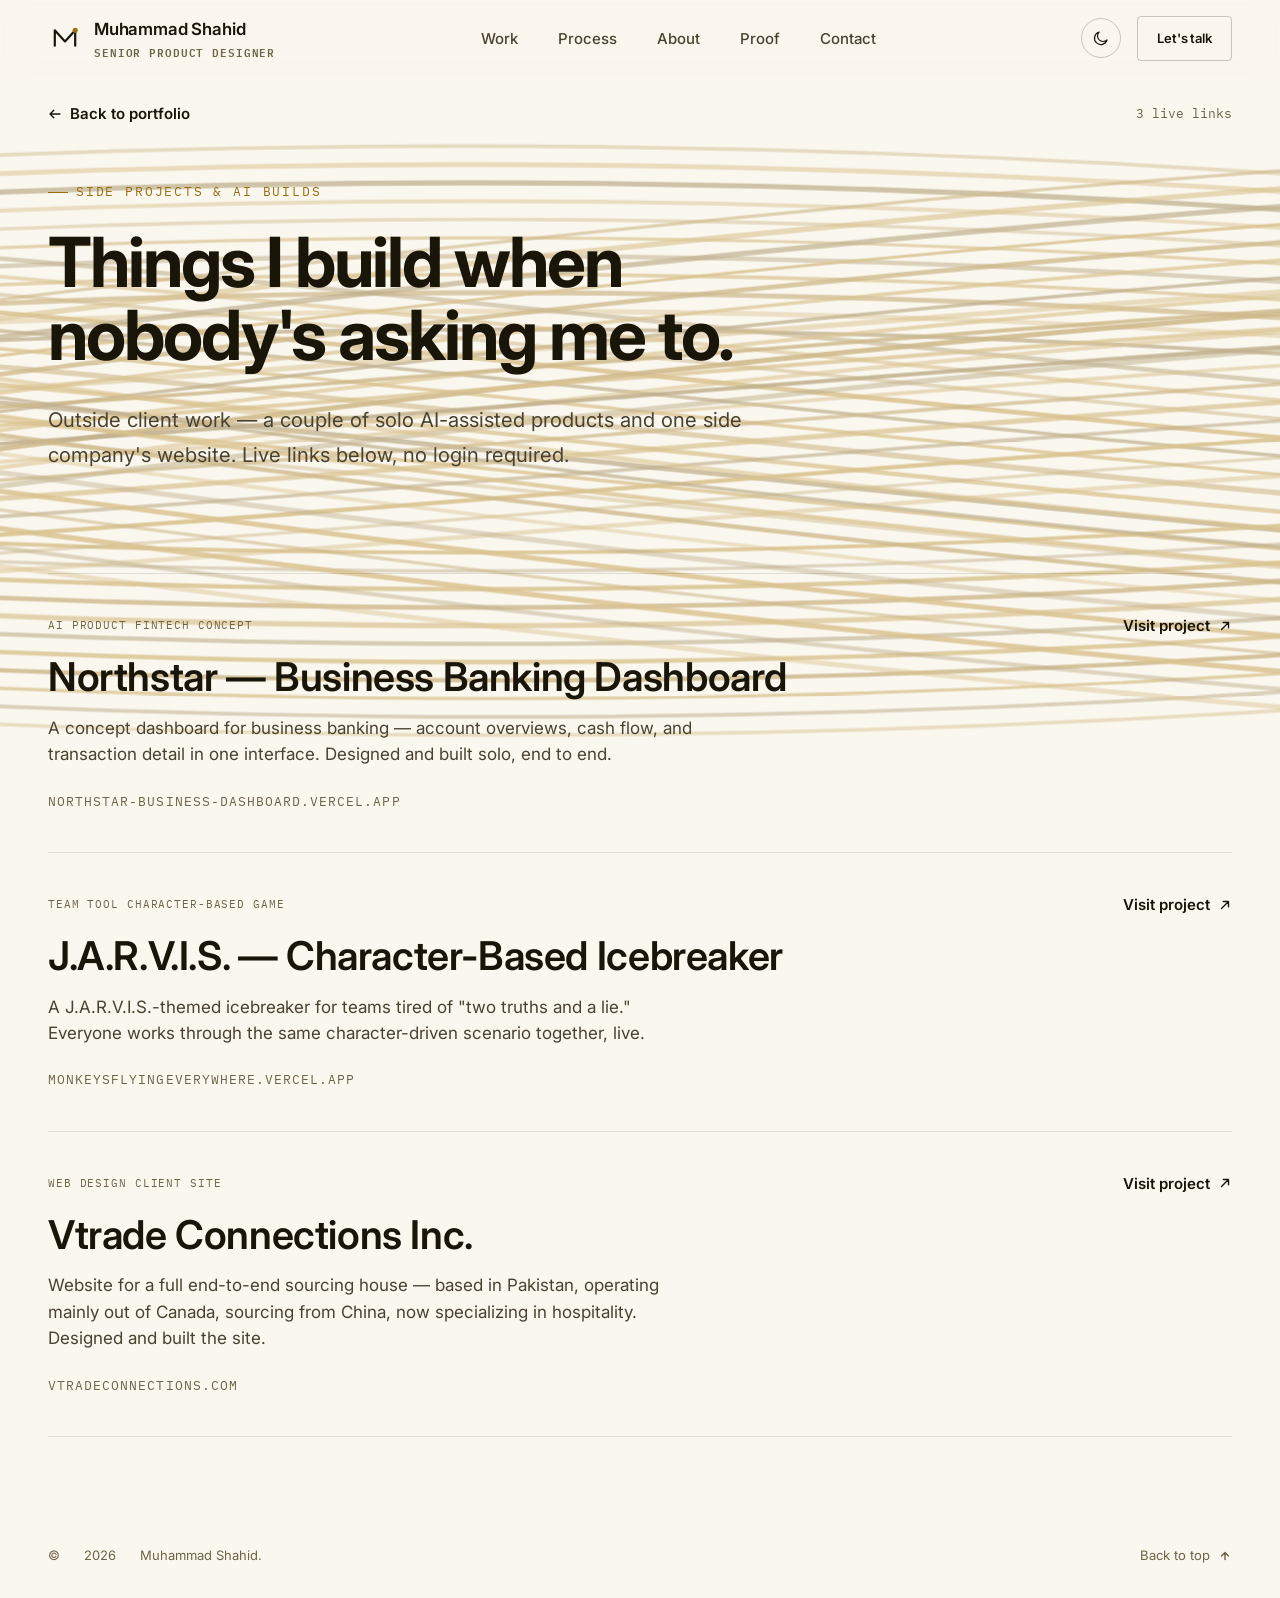
==== side-projects.html @ 52e21dc2 "Add ambient/scroll animations to side-projects page, TRON de-res click burst Side-projects page: - F" ====
<!doctype html>
<html lang="en">
<head>
<meta charset="UTF-8">
<meta name="viewport" content="width=device-width, initial-scale=1, viewport-fit=cover">
<title>Side Projects &amp; AI Builds — Muhammad Shahid</title>
<meta name="description" content="Live links to Muhammad Shahid's side projects and AI builds — outside client work, including a business banking dashboard, a team icebreaker game, and a sourcing company website.">
<meta name="color-scheme" content="light dark">
<link rel="icon" href="data:image/svg+xml,%3Csvg xmlns='http://www.w3.org/2000/svg' viewBox='0 0 40 40'%3E%3Crect width='40' height='40' rx='8' fill='%230B0906'/%3E%3Cpath d='M10 28V12l10 11 10-11v16' stroke='%23F5EEDD' stroke-width='2.4' fill='none' stroke-linecap='round' stroke-linejoin='round'/%3E%3Ccircle cx='30' cy='12' r='2.6' fill='%23E8B84B'/%3E%3C/svg%3E">
<link rel="preconnect" href="https://fonts.googleapis.com">
<link rel="preconnect" href="https://fonts.gstatic.com" crossorigin>
<link href="https://fonts.googleapis.com/css2?family=Inter:wght@400;500;600;700;800&family=IBM+Plex+Mono:wght@400;500&display=swap" rel="stylesheet">
<link rel="stylesheet" href="css/styles.css">
</head>
<body>
<a class="skip-link" href="#main">Skip to content</a>

<div class="page-weave-bg" aria-hidden="true">
  <svg class="hero-weave-svg" viewBox="0 0 1920 320" preserveAspectRatio="xMidYMid slice" aria-hidden="true" fill="none" stroke-linecap="round">
    <g class="wv-a">
      <path d="M -400 236.2 C 576 -23.5, 1306 0.0, 2320 252.2" stroke="var(--wv1)" stroke-width="1.32" stroke-opacity="0.46"/>
      <path d="M -400 242.8 C 576 -16.3, 1306 5.8, 2320 258.8" stroke="var(--wv2)" stroke-width="1.69" stroke-opacity="0.55"/>
      <path d="M -400 249.2 C 576 -9.2, 1306 11.7, 2320 265.2" stroke="var(--wv3)" stroke-width="1.81" stroke-opacity="0.75"/>
      <path d="M -400 255.8 C 576 -2.0, 1306 17.5, 2320 271.8" stroke="var(--wv4)" stroke-width="1.44" stroke-opacity="0.49"/>
      <path d="M -400 262.2 C 576 5.2, 1306 23.3, 2320 278.2" stroke="var(--wv1)" stroke-width="1.27" stroke-opacity="0.46"/>
      <path d="M -400 268.8 C 576 12.4, 1306 29.1, 2320 284.8" stroke="var(--wv2)" stroke-width="1.12" stroke-opacity="0.68"/>
      <path d="M -400 275.2 C 576 19.6, 1306 34.9, 2320 291.2" stroke="var(--wv3)" stroke-width="1.62" stroke-opacity="0.54"/>
      <path d="M -400 281.8 C 576 26.8, 1306 40.7, 2320 297.8" stroke="var(--wv4)" stroke-width="1.28" stroke-opacity="0.70"/>
      <path d="M -400 288.2 C 576 34.0, 1306 46.5, 2320 304.2" stroke="var(--wv1)" stroke-width="1.75" stroke-opacity="0.72"/>
      <path d="M -400 294.8 C 576 41.2, 1306 52.3, 2320 310.8" stroke="var(--wv2)" stroke-width="1.74" stroke-opacity="0.45"/>
      <path d="M -400 301.2 C 576 48.3, 1306 58.2, 2320 317.2" stroke="var(--wv3)" stroke-width="1.37" stroke-opacity="0.76"/>
      <path d="M -400 140.2 C 576 -79.8, 1306 296.3, 2320 108.2" stroke="var(--wv3)" stroke-width="1.61" stroke-opacity="0.58"/>
      <path d="M -400 146.8 C 576 -74.0, 1306 303.5, 2320 114.8" stroke="var(--wv4)" stroke-width="1.40" stroke-opacity="0.61"/>
      <path d="M -400 153.2 C 576 -68.3, 1306 310.8, 2320 121.2" stroke="var(--wv1)" stroke-width="1.31" stroke-opacity="0.54"/>
      <path d="M -400 159.8 C 576 -62.5, 1306 318.0, 2320 127.8" stroke="var(--wv2)" stroke-width="1.62" stroke-opacity="0.87"/>
      <path d="M -400 166.2 C 576 -56.7, 1306 325.2, 2320 134.2" stroke="var(--wv3)" stroke-width="1.24" stroke-opacity="0.72"/>
      <path d="M -400 172.8 C 576 -50.9, 1306 332.4, 2320 140.8" stroke="var(--wv4)" stroke-width="1.23" stroke-opacity="0.78"/>
      <path d="M -400 179.2 C 576 -45.1, 1306 339.6, 2320 147.2" stroke="var(--wv1)" stroke-width="1.89" stroke-opacity="0.62"/>
      <path d="M -400 185.8 C 576 -39.3, 1306 346.8, 2320 153.8" stroke="var(--wv2)" stroke-width="1.55" stroke-opacity="0.74"/>
      <path d="M -400 192.2 C 576 -33.5, 1306 354.0, 2320 160.2" stroke="var(--wv3)" stroke-width="1.77" stroke-opacity="0.76"/>
      <path d="M -400 198.8 C 576 -27.7, 1306 361.2, 2320 166.8" stroke="var(--wv4)" stroke-width="1.28" stroke-opacity="0.80"/>
      <path d="M -400 205.2 C 576 -22.0, 1306 368.5, 2320 173.2" stroke="var(--wv1)" stroke-width="1.35" stroke-opacity="0.46"/>
      <path d="M -400 268.2 C 576 134.3, 1306 -29.8, 2320 76.2" stroke="var(--wv1)" stroke-width="1.15" stroke-opacity="0.64"/>
      <path d="M -400 274.8 C 576 141.9, 1306 -24.4, 2320 82.8" stroke="var(--wv2)" stroke-width="1.90" stroke-opacity="0.62"/>
      <path d="M -400 281.2 C 576 149.5, 1306 -19.0, 2320 89.2" stroke="var(--wv3)" stroke-width="1.88" stroke-opacity="0.69"/>
      <path d="M -400 287.8 C 576 157.0, 1306 -13.5, 2320 95.8" stroke="var(--wv4)" stroke-width="1.11" stroke-opacity="0.84"/>
      <path d="M -400 294.2 C 576 164.6, 1306 -8.1, 2320 102.2" stroke="var(--wv1)" stroke-width="1.65" stroke-opacity="0.77"/>
      <path d="M -400 300.8 C 576 172.2, 1306 -2.7, 2320 108.8" stroke="var(--wv2)" stroke-width="1.31" stroke-opacity="0.69"/>
      <path d="M -400 307.2 C 576 179.8, 1306 2.7, 2320 115.2" stroke="var(--wv3)" stroke-width="1.19" stroke-opacity="0.74"/>
      <path d="M -400 313.8 C 576 187.4, 1306 8.1, 2320 121.8" stroke="var(--wv4)" stroke-width="1.46" stroke-opacity="0.65"/>
      <path d="M -400 320.2 C 576 195.0, 1306 13.5, 2320 128.2" stroke="var(--wv1)" stroke-width="1.80" stroke-opacity="0.88"/>
      <path d="M -400 326.8 C 576 202.5, 1306 19.0, 2320 134.8" stroke="var(--wv2)" stroke-width="1.50" stroke-opacity="0.57"/>
      <path d="M -400 333.2 C 576 210.1, 1306 24.4, 2320 141.2" stroke="var(--wv3)" stroke-width="1.83" stroke-opacity="0.53"/>
    </g>
    <g class="wv-b">
      <path d="M -400 12.2 C 576 271.4, 1306 249.1, 2320 -3.8" stroke="var(--wv2)" stroke-width="1.37" stroke-opacity="0.88"/>
      <path d="M -400 18.8 C 576 277.3, 1306 256.2, 2320 2.8" stroke="var(--wv3)" stroke-width="1.18" stroke-opacity="0.49"/>
      <path d="M -400 25.2 C 576 283.2, 1306 263.3, 2320 9.2" stroke="var(--wv4)" stroke-width="1.58" stroke-opacity="0.83"/>
      <path d="M -400 31.8 C 576 289.2, 1306 270.3, 2320 15.8" stroke="var(--wv1)" stroke-width="1.68" stroke-opacity="0.81"/>
      <path d="M -400 38.2 C 576 295.1, 1306 277.4, 2320 22.2" stroke="var(--wv2)" stroke-width="1.88" stroke-opacity="0.69"/>
      <path d="M -400 44.8 C 576 301.0, 1306 284.5, 2320 28.8" stroke="var(--wv3)" stroke-width="1.54" stroke-opacity="0.62"/>
      <path d="M -400 51.2 C 576 307.0, 1306 291.5, 2320 35.2" stroke="var(--wv4)" stroke-width="1.59" stroke-opacity="0.82"/>
      <path d="M -400 57.8 C 576 312.9, 1306 298.6, 2320 41.8" stroke="var(--wv1)" stroke-width="1.56" stroke-opacity="0.84"/>
      <path d="M -400 64.2 C 576 318.8, 1306 305.7, 2320 48.2" stroke="var(--wv2)" stroke-width="1.14" stroke-opacity="0.77"/>
      <path d="M -400 70.8 C 576 324.8, 1306 312.7, 2320 54.8" stroke="var(--wv3)" stroke-width="1.33" stroke-opacity="0.55"/>
      <path d="M -400 77.2 C 576 330.7, 1306 319.8, 2320 61.2" stroke="var(--wv4)" stroke-width="1.29" stroke-opacity="0.49"/>
      <path d="M -400 60.2 C 576 317.8, 1306 -69.3, 2320 172.2" stroke="var(--wv4)" stroke-width="1.85" stroke-opacity="0.54"/>
      <path d="M -400 66.8 C 576 324.0, 1306 -62.5, 2320 178.8" stroke="var(--wv1)" stroke-width="1.35" stroke-opacity="0.84"/>
      <path d="M -400 73.2 C 576 330.2, 1306 -55.7, 2320 185.2" stroke="var(--wv2)" stroke-width="1.42" stroke-opacity="0.74"/>
      <path d="M -400 79.8 C 576 336.4, 1306 -48.9, 2320 191.8" stroke="var(--wv3)" stroke-width="1.47" stroke-opacity="0.86"/>
      <path d="M -400 86.2 C 576 342.7, 1306 -42.2, 2320 198.2" stroke="var(--wv4)" stroke-width="1.30" stroke-opacity="0.57"/>
      <path d="M -400 92.8 C 576 348.9, 1306 -35.4, 2320 204.8" stroke="var(--wv1)" stroke-width="1.31" stroke-opacity="0.70"/>
      <path d="M -400 99.2 C 576 355.1, 1306 -28.6, 2320 211.2" stroke="var(--wv2)" stroke-width="1.82" stroke-opacity="0.71"/>
      <path d="M -400 105.8 C 576 361.3, 1306 -21.8, 2320 217.8" stroke="var(--wv3)" stroke-width="1.28" stroke-opacity="0.63"/>
      <path d="M -400 112.2 C 576 367.6, 1306 -15.1, 2320 224.2" stroke="var(--wv4)" stroke-width="1.51" stroke-opacity="0.90"/>
      <path d="M -400 118.8 C 576 373.8, 1306 -8.3, 2320 230.8" stroke="var(--wv1)" stroke-width="1.14" stroke-opacity="0.49"/>
      <path d="M -400 125.2 C 576 380.0, 1306 -1.5, 2320 237.2" stroke="var(--wv2)" stroke-width="1.60" stroke-opacity="0.50"/>
      <path d="M -400 -19.8 C 576 85.2, 1306 291.3, 2320 188.2" stroke="var(--wv2)" stroke-width="1.61" stroke-opacity="0.58"/>
      <path d="M -400 -13.2 C 576 93.0, 1306 296.5, 2320 194.8" stroke="var(--wv3)" stroke-width="1.22" stroke-opacity="0.72"/>
      <path d="M -400 -6.8 C 576 100.7, 1306 301.8, 2320 201.2" stroke="var(--wv4)" stroke-width="1.53" stroke-opacity="0.79"/>
      <path d="M -400 -0.2 C 576 108.5, 1306 307.0, 2320 207.8" stroke="var(--wv1)" stroke-width="1.52" stroke-opacity="0.80"/>
      <path d="M -400 6.2 C 576 116.3, 1306 312.2, 2320 214.2" stroke="var(--wv2)" stroke-width="1.36" stroke-opacity="0.45"/>
      <path d="M -400 12.8 C 576 124.1, 1306 317.4, 2320 220.8" stroke="var(--wv3)" stroke-width="1.84" stroke-opacity="0.46"/>
      <path d="M -400 19.2 C 576 131.9, 1306 322.6, 2320 227.2" stroke="var(--wv4)" stroke-width="1.77" stroke-opacity="0.85"/>
      <path d="M -400 25.8 C 576 139.7, 1306 327.8, 2320 233.8" stroke="var(--wv1)" stroke-width="1.15" stroke-opacity="0.59"/>
      <path d="M -400 32.2 C 576 147.5, 1306 333.0, 2320 240.2" stroke="var(--wv2)" stroke-width="1.86" stroke-opacity="0.85"/>
      <path d="M -400 38.8 C 576 155.3, 1306 338.2, 2320 246.8" stroke="var(--wv3)" stroke-width="1.49" stroke-opacity="0.49"/>
      <path d="M -400 45.2 C 576 163.0, 1306 343.5, 2320 253.2" stroke="var(--wv4)" stroke-width="1.71" stroke-opacity="0.48"/>
    </g>
  </svg>
</div>

<header class="site-nav" data-nav>
  <div class="wrap nav-row">
    <a class="brand" href="index.html" aria-label="Muhammad Shahid — home">
      <svg class="brand-mark" viewBox="0 0 40 40" fill="none" aria-hidden="true">
        <path d="M8 29V11l12 13 12-13v18" stroke="currentColor" stroke-width="2.6" stroke-linecap="round" stroke-linejoin="round"/>
        <circle cx="32" cy="11" r="3" fill="var(--c-accent)"/>
      </svg>
      <span><span class="brand-name">Muhammad Shahid</span><span class="brand-role">Senior Product Designer</span></span>
    </a>
    <nav class="nav-links" aria-label="Primary">
      <a href="index.html#work">Work</a>
      <a href="index.html#process">Process</a>
      <a href="index.html#about">About</a>
      <a href="index.html#proof">Proof</a>
      <a href="index.html#contact">Contact</a>
    </nav>
    <div class="nav-actions">
      <button class="theme-toggle" type="button" data-theme-toggle aria-pressed="false" aria-label="Toggle dark mode">
        <svg class="icon-moon" viewBox="0 0 24 24" fill="none" aria-hidden="true"><path d="M20 14.5A8.5 8.5 0 1 1 9.5 4a7 7 0 0 0 10.5 10.5Z" stroke="currentColor" stroke-width="1.6" stroke-linejoin="round"/></svg>
        <svg class="icon-sun" viewBox="0 0 24 24" fill="none" aria-hidden="true"><circle cx="12" cy="12" r="4.2" stroke="currentColor" stroke-width="1.6"/><path d="M12 2.5v2.4M12 19.1v2.4M4.6 4.6l1.7 1.7M17.7 17.7l1.7 1.7M2.5 12h2.4M19.1 12h2.4M4.6 19.4l1.7-1.7M17.7 6.3l1.7-1.7" stroke="currentColor" stroke-width="1.6" stroke-linecap="round"/></svg>
      </button>
      <a class="btn btn-ghost nav-cta" href="index.html#contact" data-magnetic>Let's talk</a>
      <button class="nav-toggle" type="button" data-nav-toggle aria-expanded="false" aria-controls="mobile-panel" aria-label="Open menu"><span></span></button>
    </div>
  </div>
  <div class="nav-progress" data-nav-progress></div>
</header>

<div class="mobile-panel" id="mobile-panel" data-mobile-panel>
  <nav aria-label="Mobile">
    <a href="index.html#work">Work</a>
    <a href="index.html#process">Process</a>
    <a href="index.html#about">About</a>
    <a href="index.html#proof">Proof</a>
    <a href="index.html#contact">Contact</a>
  </nav>
  <div class="mobile-foot">
    <a class="text-link" href="mailto:muhammadshahid@moandco.org">muhammadshahid@moandco.org</a>
  </div>
</div>

<main id="main">
  <section class="cs-hero">
    <div class="wrap">
      <div class="cs-hero-top">
        <a class="text-link" href="index.html">
          <svg viewBox="0 0 16 16" fill="none" aria-hidden="true" style="transform:rotate(225deg);"><path d="M4 12 12 4M6 4h6v6" stroke="currentColor" stroke-width="1.6" stroke-linecap="round" stroke-linejoin="round"/></svg>
          Back to portfolio
        </a>
        <span class="text-xs text-mono">3 live links</span>
      </div>

      <div data-reveal>
        <p class="eyebrow">Side projects &amp; AI builds</p>
        <h1 class="text-balance" data-decode-text style="margin-top:var(--space-5); max-width:18ch;">Things I build when nobody's asking me to.</h1>
        <p class="text-l text-pretty" style="margin-top:var(--space-6); max-width:56ch;">Outside client work — a couple of solo AI-assisted products and one side company's website. Live links below, no login required.</p>
      </div>
    </div>
  </section>

  <section class="section-pad-tight">
    <div class="wrap">
      <div class="project-list" data-reveal-group>
        <a class="project-card" href="https://northstar-business-dashboard.vercel.app/" target="_blank" rel="noopener" data-reveal style="--i:0;">
          <div class="project-card-head">
            <div class="project-tags"><span class="tag">AI Product</span><span class="tag">Fintech Concept</span></div>
            <span class="text-link project-cta">Visit project
              <svg viewBox="0 0 16 16" fill="none" aria-hidden="true"><path d="M4 12 12 4M6 4h6v6" stroke="currentColor" stroke-width="1.6" stroke-linecap="round" stroke-linejoin="round"/></svg>
            </span>
          </div>
          <h3>Northstar — Business Banking Dashboard</h3>
          <p class="text-m">A concept dashboard for business banking — account overviews, cash flow, and transaction detail in one interface. Designed and built solo, end to end.</p>
          <span class="project-url">northstar-business-dashboard.vercel.app</span>
        </a>

        <a class="project-card" href="https://monkeysflyingeverywhere.vercel.app/" target="_blank" rel="noopener" data-reveal style="--i:1;">
          <div class="project-card-head">
            <div class="project-tags"><span class="tag">Team Tool</span><span class="tag">Character-Based Game</span></div>
            <span class="text-link project-cta">Visit project
              <svg viewBox="0 0 16 16" fill="none" aria-hidden="true"><path d="M4 12 12 4M6 4h6v6" stroke="currentColor" stroke-width="1.6" stroke-linecap="round" stroke-linejoin="round"/></svg>
            </span>
          </div>
          <h3>J.A.R.V.I.S. — Character-Based Icebreaker</h3>
          <p class="text-m">A J.A.R.V.I.S.-themed icebreaker for teams tired of "two truths and a lie." Everyone works through the same character-driven scenario together, live.</p>
          <span class="project-url">monkeysflyingeverywhere.vercel.app</span>
        </a>

        <a class="project-card" href="https://www.vtradeconnections.com/" target="_blank" rel="noopener" data-reveal style="--i:2;">
          <div class="project-card-head">
            <div class="project-tags"><span class="tag">Web Design</span><span class="tag">Client Site</span></div>
            <span class="text-link project-cta">Visit project
              <svg viewBox="0 0 16 16" fill="none" aria-hidden="true"><path d="M4 12 12 4M6 4h6v6" stroke="currentColor" stroke-width="1.6" stroke-linecap="round" stroke-linejoin="round"/></svg>
            </span>
          </div>
          <h3>Vtrade Connections Inc.</h3>
          <p class="text-m">Website for a full end-to-end sourcing house — based in Pakistan, operating mainly out of Canada, sourcing from China, now specializing in hospitality. Designed and built the site.</p>
          <span class="project-url">vtradeconnections.com</span>
        </a>
      </div>
    </div>
  </section>
</main>

<footer class="site-footer">
  <div class="wrap">
    <div class="footer-bottom" style="border-top:none; padding-top:0;">
      <p class="text-xs">© <span data-year>2026</span> Muhammad Shahid.</p>
      <a class="back-to-top" href="#top">Back to top
        <svg viewBox="0 0 16 16" fill="none" aria-hidden="true"><path d="M8 12V4M4 8l4-4 4 4" stroke="currentColor" stroke-width="1.6" stroke-linecap="round" stroke-linejoin="round"/></svg>
      </a>
    </div>
  </div>
</footer>

<script src="js/main.js"></script>
</body>
</html>
---- css/styles.css ----
/* ==========================================================================
   MAREN VOSS — PORTFOLIO DESIGN SYSTEM
   Editorial-premium visual language for enterprise and startup product design work.
   ========================================================================== */

/* ---------- 2. Tokens ---------- */
:root {
  /* Typography */
  --font-display: 'Inter', -apple-system, BlinkMacSystemFont, 'Segoe UI', Helvetica, Arial, sans-serif;
  --font-body: 'Inter', -apple-system, BlinkMacSystemFont, 'Segoe UI', Helvetica, Arial, sans-serif;
  --font-mono: 'IBM Plex Mono', 'SFMono-Regular', Consolas, monospace;

  --fs-display-xl: clamp(2.75rem, 3.4vw + 1.6rem, 6.25rem);
  --fs-display-l: clamp(2.25rem, 2.6vw + 1.4rem, 4.25rem);
  --fs-display-m: clamp(1.75rem, 1.6vw + 1.2rem, 2.75rem);
  --fs-display-s: clamp(1.375rem, 0.9vw + 1.05rem, 1.75rem);
  --fs-body-l: clamp(1.125rem, 0.3vw + 1.03rem, 1.3125rem);
  --fs-body-m: 1.0625rem;
  --fs-body-s: 0.9375rem;
  --fs-body-xs: 0.8125rem;
  --fs-eyebrow: 0.8125rem;

  --lh-tight: 1.05;
  --lh-snug: 1.25;
  --lh-normal: 1.55;
  --lh-relaxed: 1.7;

  --tracking-tight: -0.03em;
  --tracking-snug: -0.01em;
  --tracking-wide: 0.08em;
  --tracking-wider: 0.14em;

  /* Spacing (8px rhythm, fluid at section scale) */
  --space-1: 0.25rem;
  --space-2: 0.5rem;
  --space-3: 0.75rem;
  --space-4: 1rem;
  --space-5: 1.5rem;
  --space-6: 2rem;
  --space-7: 2.5rem;
  --space-8: 3rem;
  --space-9: 4rem;
  --space-10: 5rem;
  --space-section: clamp(3.5rem, 5vw + 1.5rem, 6.5rem);
  --space-section-tight: clamp(2.5rem, 3.5vw + 1rem, 4.5rem);

  --container-max: 1280px;
  --container-text: 720px;
  --gutter: clamp(1.25rem, 4vw, 3rem);

  /* Radius — restrained, mostly sharp */
  --radius-xs: 2px;
  --radius-s: 4px;
  --radius-m: 6px;
  --radius-l: 10px;
  --radius-pill: 999px;

  /* Motion */
  --ease-premium: cubic-bezier(0.22, 1, 0.36, 1);
  --ease-out: cubic-bezier(0.16, 1, 0.3, 1);
  --ease-in-out: cubic-bezier(0.65, 0, 0.35, 1);
  --dur-fast: 160ms;
  --dur-base: 280ms;
  --dur-slow: 480ms;
  --dur-slower: 720ms;

  /* Hero weave — motion (theme-independent; colors are per-theme below) */
  --weave-flow-speed: 17s;       /* one full converge/diverge drift cycle */

  /* Elevation — border-led, whisper shadows */
  --shadow-s: 0 1px 2px rgba(20, 15, 3, 0.07);
  --shadow-m: 0 6px 24px -8px rgba(20, 15, 3, 0.16);
  --shadow-l: 0 20px 60px -16px rgba(20, 15, 3, 0.26);

  color-scheme: light;

  /* Light palette — warm neutral ground, deep charcoal ink, gold accent */
  --c-bg: #FAF7EF;
  --c-bg-raised: #FFFFFF;
  --c-bg-sunken: #F1EBDB;
  --c-ink: #1A1509;
  --c-ink-soft: #4A4230;
  --c-ink-faint: #6E6448;
  --c-border: rgba(26, 21, 9, 0.11);
  --c-border-strong: rgba(26, 21, 9, 0.22);
  --c-accent: #9A6E12;
  --c-accent-ink: #FFFBF0;
  --c-accent-soft: #F2E4C0;
  --c-focus: #6E4E0A;
  --c-overlay: rgba(26, 21, 9, 0.5);
  --c-nav-bg: rgba(250, 247, 239, 0.78);

  /* Gradient system */
  --g-accent: linear-gradient(120deg, #B4841E, #F0CB5E);
  --g-text: linear-gradient(105deg, #1A1509 0%, #8A6414 55%, #C9992E 100%);
  --g-contact: linear-gradient(135deg, #14100A 0%, #3A2E12 55%, #7A5A18 100%);
  --hero-bg: linear-gradient(180deg, #FBF6EA 0%, #F6EFDD 30%, #F0E4C4 56%, #E4CD98 80%, #C9992E 100%);
  --weave-opacity: 0.45;
  --weave-gold-1: #9A6E12;
  --weave-gold-2: #B4841E;
  --weave-gold-3: #7A5A18;
  --hero-tile-bg: rgba(250, 247, 239, 0.55);
  --hero-tile-blur: 14px;
  --hero-glow-color: rgba(154, 110, 18, 0.22);
}

:root[data-theme='dark'] {
  color-scheme: dark;
  --c-bg: #0B0906;
  --c-bg-raised: #15110A;
  --c-bg-sunken: #060402;
  --c-ink: #F5EEDD;
  --c-ink-soft: #C9BFA6;
  --c-ink-faint: #8C8062;
  --c-border: rgba(245, 238, 221, 0.12);
  --c-border-strong: rgba(245, 238, 221, 0.26);
  --c-accent: #E8B84B;
  --c-accent-ink: #1A1408;
  --c-accent-soft: #2A2010;
  --c-focus: #F0CB5E;
  --c-overlay: rgba(6, 4, 2, 0.65);
  --c-nav-bg: rgba(11, 9, 6, 0.72);
  --g-accent: linear-gradient(120deg, #C9922A, #F5D77A);
  --g-text: linear-gradient(105deg, #F5EAC8 0%, #F0CB5E 50%, #D9A63A 100%);
  --g-contact: linear-gradient(135deg, #12100A 0%, #3A2E12 55%, #6E5216 100%);
  --hero-bg: linear-gradient(180deg, #060402 0%, #15110A 32%, #3A2E12 58%, #8A6414 82%, #E8B84B 100%);
  --weave-opacity: 0.5;
  --weave-gold-1: #F0CB5E;
  --weave-gold-2: #E8D9A8;
  --weave-gold-3: #C9922A;
  --hero-tile-bg: rgba(11, 9, 6, 0.45);
  --hero-tile-blur: 14px;
  --hero-glow-color: rgba(240, 203, 94, 0.35);
}

@media (prefers-color-scheme: dark) {
  :root:not([data-theme='light']) {
    color-scheme: dark;
    --c-bg: #0B0906;
    --c-bg-raised: #15110A;
    --c-bg-sunken: #060402;
    --c-ink: #F5EEDD;
    --c-ink-soft: #C9BFA6;
    --c-ink-faint: #8C8062;
    --c-border: rgba(245, 238, 221, 0.12);
    --c-border-strong: rgba(245, 238, 221, 0.26);
    --c-accent: #E8B84B;
    --c-accent-ink: #1A1408;
    --c-accent-soft: #2A2010;
    --c-focus: #F0CB5E;
    --c-overlay: rgba(6, 4, 2, 0.65);
    --c-nav-bg: rgba(11, 9, 6, 0.72);
    --g-accent: linear-gradient(120deg, #C9922A, #F5D77A);
    --g-text: linear-gradient(105deg, #F5EAC8 0%, #F0CB5E 50%, #D9A63A 100%);
    --g-contact: linear-gradient(135deg, #12100A 0%, #3A2E12 55%, #6E5216 100%);
    --hero-bg: linear-gradient(180deg, #060402 0%, #15110A 32%, #3A2E12 58%, #8A6414 82%, #E8B84B 100%);
    --weave-opacity: 0.5;
    --weave-gold-1: #F0CB5E;
    --weave-gold-2: #E8D9A8;
    --weave-gold-3: #C9922A;
    --hero-tile-bg: rgba(11, 9, 6, 0.45);
    --hero-tile-blur: 14px;
    --hero-glow-color: rgba(240, 203, 94, 0.35);
  }
}

/* ---------- 3. Reset ---------- */
*, *::before, *::after { box-sizing: border-box; }
* { margin: 0; }
html { -webkit-text-size-adjust: 100%; scroll-behavior: smooth; }
html, body { height: 100%; }
body {
  font-family: var(--font-body);
  background: var(--c-bg);
  color: var(--c-ink);
  font-size: var(--fs-body-m);
  line-height: var(--lh-normal);
  -webkit-font-smoothing: antialiased;
  transition: background-color var(--dur-slow) var(--ease-premium), color var(--dur-slow) var(--ease-premium);
  overflow-x: hidden;
}
img, picture, svg, video { display: block; max-width: 100%; }
button, input, textarea, select { font: inherit; color: inherit; }
a { color: inherit; text-decoration: none; }
ul, ol { list-style: none; padding: 0; }
h1, h2, h3, h4, h5, h6 { font-weight: inherit; }

@media (prefers-reduced-motion: reduce) {
  html { scroll-behavior: auto; }
  *, *::before, *::after {
    animation-duration: 0.01ms !important;
    animation-iteration-count: 1 !important;
    transition-duration: 0.01ms !important;
    scroll-behavior: auto !important;
  }
}

::selection { background: var(--c-accent); color: var(--c-accent-ink); }

:focus-visible {
  outline: 2px solid var(--c-focus);
  outline-offset: 3px;
  border-radius: var(--radius-xs);
}

.skip-link {
  position: fixed;
  top: -100%;
  left: var(--space-4);
  z-index: 999;
  background: var(--c-ink);
  color: var(--c-bg);
  padding: var(--space-3) var(--space-5);
  border-radius: var(--radius-s);
  transition: top var(--dur-base) var(--ease-out);
}
.skip-link:focus { top: var(--space-4); }

/* ---------- 4. Typography ---------- */
.font-display { font-family: var(--font-display); }
.eyebrow {
  font-family: var(--font-mono);
  font-size: var(--fs-eyebrow);
  letter-spacing: var(--tracking-wider);
  text-transform: uppercase;
  color: var(--c-accent);
  display: inline-flex;
  align-items: center;
  gap: var(--space-2);
}
.eyebrow::before {
  content: '';
  width: 20px;
  height: 1px;
  background: currentColor;
  display: inline-block;
}
.eyebrow.no-rule::before { display: none; }

h1, .h1 {
  font-family: var(--font-display);
  font-weight: 700;
  font-size: var(--fs-display-xl);
  line-height: var(--lh-tight);
  letter-spacing: var(--tracking-tight);
}
h2, .h2 {
  font-family: var(--font-display);
  font-weight: 700;
  font-size: var(--fs-display-l);
  line-height: var(--lh-tight);
  letter-spacing: var(--tracking-tight);
}
h3, .h3 {
  font-family: var(--font-display);
  font-weight: 600;
  font-size: var(--fs-display-m);
  line-height: var(--lh-snug);
  letter-spacing: var(--tracking-snug);
}
h4, .h4 {
  font-family: var(--font-display);
  font-weight: 600;
  font-size: var(--fs-display-s);
  line-height: var(--lh-snug);
}
.text-l { font-size: var(--fs-body-l); line-height: var(--lh-relaxed); color: var(--c-ink-soft); }
.text-m { font-size: var(--fs-body-m); color: var(--c-ink-soft); }
.text-s { font-size: var(--fs-body-s); color: var(--c-ink-faint); }
.text-xs { font-size: var(--fs-body-xs); color: var(--c-ink-faint); }
.text-mono { font-family: var(--font-mono); }
.text-balance { text-wrap: balance; }
.text-pretty { text-wrap: pretty; }

/* ---------- 5. Layout ---------- */
.wrap {
  max-width: var(--container-max);
  margin-inline: auto;
  padding-inline: var(--gutter);
}
.wrap-text { max-width: var(--container-text); }
section { position: relative; }
.section-pad { padding-block: var(--space-section); }
.section-pad-tight { padding-block: var(--space-section-tight); }
/* A quiet tonal shift — same trick as the hero's bg-sunken — used sparingly
   to mark a section as its own chapter rather than another block in a row. */
.section-tonal { background: var(--c-bg-sunken); }
.section-head {
  display: flex;
  flex-direction: column;
  gap: var(--space-4);
  margin-bottom: var(--space-8);
}
.section-head-row {
  display: flex;
  justify-content: space-between;
  align-items: flex-end;
  gap: var(--space-6);
  flex-wrap: wrap;
}

.grid { display: grid; gap: var(--space-6); }
.hairline {
  border: none;
  border-top: 1px solid var(--c-border);
}
.vhairline { width: 1px; align-self: stretch; background: var(--c-border); }

/* ---------- 6. Buttons & links ---------- */
.btn {
  --btn-bg: var(--c-ink);
  --btn-fg: var(--c-bg);
  position: relative;
  display: inline-flex;
  align-items: center;
  gap: var(--space-3);
  font-family: var(--font-body);
  font-size: var(--fs-body-s);
  font-weight: 600;
  letter-spacing: var(--tracking-snug);
  padding: 0.95rem 1.6rem;
  background: var(--btn-bg);
  color: var(--btn-fg);
  border: 1px solid var(--btn-bg);
  border-radius: var(--radius-s);
  cursor: pointer;
  overflow: hidden;
  isolation: isolate;
  transition: color var(--dur-base) var(--ease-premium), border-color var(--dur-base) var(--ease-premium), transform var(--dur-fast) var(--ease-out);
}
.btn::before {
  content: '';
  position: absolute;
  inset: 0;
  background: var(--g-accent);
  transform: translateY(102%);
  transition: transform var(--dur-slow) var(--ease-premium);
  z-index: -1;
}
.btn:hover::before, .btn:focus-visible::before { transform: translateY(0); }
.btn:hover, .btn:focus-visible { border-color: var(--c-accent); }
.btn:active { transform: scale(0.97); }
.btn svg { width: 16px; height: 16px; transition: transform var(--dur-base) var(--ease-premium); }
.btn:hover svg { transform: translate(3px, -3px); }

.btn-ghost {
  --btn-bg: transparent;
  --btn-fg: var(--c-ink);
  border-color: var(--c-border-strong);
}
.btn-ghost::before { background: var(--c-ink); }
.btn-ghost:hover { --btn-fg: var(--c-bg); border-color: var(--c-ink); }
[data-theme='dark'] .btn-ghost:hover, .btn-ghost:hover { color: var(--c-bg); }

.link-underline {
  position: relative;
  display: inline-block;
  padding-bottom: 2px;
  background-image: linear-gradient(currentColor, currentColor);
  background-size: 0% 1px;
  background-position: 0 100%;
  background-repeat: no-repeat;
  transition: background-size var(--dur-slow) var(--ease-premium);
}
.link-underline:hover, .link-underline:focus-visible { background-size: 100% 1px; }

.text-link {
  display: inline-flex;
  align-items: center;
  gap: var(--space-2);
  font-weight: 600;
  font-size: var(--fs-body-s);
  color: var(--c-ink);
}
.text-link svg { width: 14px; height: 14px; transition: transform var(--dur-base) var(--ease-premium); }
.text-link:hover svg { transform: translate(3px, -3px); }

/* ---------- 7. Navigation ---------- */
.site-nav {
  position: fixed;
  top: 0; left: 0; right: 0;
  z-index: 200;
  padding-block: var(--space-4);
  background: var(--c-nav-bg);
  backdrop-filter: blur(14px) saturate(140%);
  -webkit-backdrop-filter: blur(14px) saturate(140%);
  border-bottom: 1px solid transparent;
  transition: transform var(--dur-slow) var(--ease-premium), border-color var(--dur-base) var(--ease-premium), background-color var(--dur-base);
}
.site-nav.is-scrolled { border-color: var(--c-border); }
.site-nav.is-hidden { transform: translateY(-100%); }
.nav-row { display: flex; align-items: center; justify-content: space-between; gap: var(--space-6); }
.brand { display: flex; align-items: center; gap: var(--space-3); font-weight: 600; letter-spacing: var(--tracking-snug); }
.brand-mark { width: 34px; height: 34px; color: var(--c-ink); flex-shrink: 0; }
.brand-mark path, .brand-mark circle { transition: stroke-dashoffset var(--dur-slow) var(--ease-premium); }
.brand-name { font-family: var(--font-display); font-size: 1.05rem; }
.brand-role { display: block; font-family: var(--font-mono); font-size: 0.6875rem; color: var(--c-ink-faint); letter-spacing: var(--tracking-wide); text-transform: uppercase; margin-top: 1px; }

.nav-links { display: flex; align-items: center; gap: var(--space-7); }
.nav-links a {
  position: relative;
  font-size: var(--fs-body-s);
  font-weight: 500;
  color: var(--c-ink-soft);
  padding-block: var(--space-1);
  transition: color var(--dur-base) var(--ease-premium);
}
.nav-links a::after {
  content: '';
  position: absolute;
  left: 0; right: 0; bottom: -3px;
  height: 1px;
  background: var(--c-accent);
  transform: scaleX(0);
  transform-origin: right;
  transition: transform var(--dur-base) var(--ease-premium);
}
.nav-links a:hover, .nav-links a[aria-current='true'] { color: var(--c-ink); }
.nav-links a:hover::after, .nav-links a[aria-current='true']::after { transform: scaleX(1); transform-origin: left; }

.nav-actions { display: flex; align-items: center; gap: var(--space-4); }

.nav-cta { padding: 0.7rem 1.2rem; font-size: var(--fs-body-xs); white-space: nowrap; }

.theme-toggle {
  position: relative;
  width: 40px; height: 40px;
  display: grid; place-items: center;
  border-radius: var(--radius-pill);
  border: 1px solid var(--c-border-strong);
  background: transparent;
  cursor: pointer;
  transition: border-color var(--dur-base), background-color var(--dur-base);
}
.theme-toggle:hover { border-color: var(--c-accent); background: var(--c-accent-soft); }
.theme-toggle svg { width: 18px; height: 18px; }
.theme-toggle .icon-sun { display: none; }
[data-theme='dark'] .theme-toggle .icon-moon { display: none; }
[data-theme='dark'] .theme-toggle .icon-sun { display: block; }

.nav-toggle {
  display: none;
  width: 40px; height: 40px;
  border-radius: var(--radius-pill);
  border: 1px solid var(--c-border-strong);
  background: transparent;
  cursor: pointer;
  position: relative;
  z-index: 210;
}
.nav-toggle span, .nav-toggle span::before, .nav-toggle span::after {
  content: '';
  position: absolute;
  left: 50%; top: 50%;
  width: 16px; height: 1px;
  background: var(--c-ink);
  transform: translate(-50%, -50%);
  transition: transform var(--dur-base) var(--ease-premium), opacity var(--dur-base);
}
.nav-toggle span::before { transform: translateY(-5px); top: 50%; left: 0; }
.nav-toggle span::after { transform: translateY(5px); top: 50%; left: 0; }
.nav-toggle span::before, .nav-toggle span::after { position: absolute; }
.nav-toggle[aria-expanded='true'] span { background: transparent; }
.nav-toggle[aria-expanded='true'] span::before { transform: rotate(45deg); }
.nav-toggle[aria-expanded='true'] span::after { transform: rotate(-45deg); }

.nav-progress {
  position: absolute;
  left: 0; bottom: -1px;
  height: 2px;
  background: var(--c-accent);
  width: 0%;
}

/* Side/AI-projects pill, integrated directly into the nav row (not a
   separate banner strip) — flanked by hairline dividers so it reads as
   its own segment between the primary nav links and the icon cluster.
   Transparent base with a gold/black band sweeping slowly through it
   (JARVIS-style). Hidden alongside .nav-links below 780px, where its
   mobile-panel equivalent (.mobile-nav-accent) takes over instead. */
.nav-banner-divider { width: 1px; height: 22px; background: var(--c-border-strong); flex-shrink: 0; }
.nav-banner-link {
  display: inline-flex;
  align-items: center;
  gap: var(--space-2);
  padding: 0.5rem 0.95rem;
  border-radius: var(--radius-pill);
  border: 1px solid color-mix(in srgb, var(--c-accent) 40%, transparent);
  background: linear-gradient(115deg,
    transparent 0%,
    color-mix(in srgb, var(--c-accent) 24%, transparent) 38%,
    rgba(0, 0, 0, 0.3) 50%,
    color-mix(in srgb, var(--c-accent) 24%, transparent) 62%,
    transparent 100%);
  background-size: 240% 100%;
  background-position: 200% 0;
  box-shadow: 0 0 10px 0 color-mix(in srgb, var(--c-accent) 20%, transparent);
  font-family: var(--font-mono);
  font-size: 0.75rem;
  letter-spacing: var(--tracking-wide);
  color: var(--c-accent);
  white-space: nowrap;
  animation: nav-banner-shimmer 5s ease-in-out infinite;
  transition: color var(--dur-base) var(--ease-premium), border-color var(--dur-base) var(--ease-premium), box-shadow var(--dur-base) var(--ease-premium);
}
.nav-banner-link svg { width: 12px; height: 12px; flex-shrink: 0; transition: transform var(--dur-base) var(--ease-premium); }
.nav-banner-link:hover, .nav-banner-link:focus-visible {
  color: var(--c-ink);
  border-color: color-mix(in srgb, var(--c-accent) 70%, transparent);
  box-shadow: 0 0 16px 1px color-mix(in srgb, var(--c-accent) 30%, transparent);
}
.nav-banner-link:hover svg, .nav-banner-link:focus-visible svg { transform: translate(3px, -3px); }
@keyframes nav-banner-shimmer {
  0%, 100% { background-position: 200% 0; }
  50% { background-position: -40% 0; }
}
@media (prefers-reduced-motion: reduce) {
  .nav-banner-link { animation: none; background-position: 30% 0; }
}

/* Gold accent variant of the big mobile-panel nav links, for the
   side/AI-projects entry that replaces the pill below 780px. */
.mobile-panel a.mobile-nav-accent { color: var(--c-accent); }

.mobile-panel {
  position: fixed;
  inset: 0;
  z-index: 150;
  background: var(--c-bg);
  display: flex;
  flex-direction: column;
  justify-content: center;
  justify-content: safe center;
  padding: var(--space-8) var(--gutter);
  padding-top: calc(var(--nav-h, 5rem) + var(--space-5) + env(safe-area-inset-top, 0px));
  overflow-y: auto;
  -webkit-overflow-scrolling: touch;
  transform: translateY(-8px);
  opacity: 0;
  pointer-events: none;
  transition: opacity var(--dur-base) var(--ease-premium), transform var(--dur-base) var(--ease-premium);
}
.mobile-panel.is-open { opacity: 1; transform: translateY(0); pointer-events: auto; }
.mobile-panel nav { display: flex; flex-direction: column; gap: var(--space-5); }
.mobile-panel a { font-family: var(--font-display); font-weight: 700; letter-spacing: var(--tracking-tight); font-size: clamp(2rem, 8vw, 3rem); }
.mobile-panel .mobile-foot { margin-top: var(--space-9); margin-bottom: var(--space-4); display: flex; gap: var(--space-6); flex-wrap: wrap; }
.mobile-panel .mobile-foot a { display: block; overflow-wrap: break-word; min-width: 0; max-width: 100%; }

@media (max-height: 640px) {
  .mobile-panel nav { gap: var(--space-3); }
  .mobile-panel a { font-size: clamp(1.5rem, 7vw, 2.25rem); }
  .mobile-panel .mobile-foot { margin-top: var(--space-6); }
}

/* ---------- 8. Hero — masonry work gallery ----------
   Not a statement-plus-photo hero: an irregular gallery of tiles (intro,
   portrait, clickable work previews, a quick fact, an archive teaser) laid
   out in CSS columns so heights vary organically, no card chrome, no
   borders — the page opens straight into the work instead of a boxed
   composition. A vertical gold gradient wash (--hero-bg) sits at the base,
   with a soft radial glow drifting up and down over it independently, and
   the converging/diverging weave animation runs full-bleed on top — all
   three motions layered and running at once. Text tiles get a translucent,
   blurred scrim so the moving background stays legible behind them. On
   desktop, tiles also drift a few pixels toward the cursor
   (parallax, depth-scaled per tile — see main.js); inert on touch and
   reduced-motion. .hero itself clips overflow so the oversized weave art
   never causes horizontal scroll at any breakpoint. */
.hero {
  padding-top: clamp(6.5rem, 8vw, 8rem);
  padding-bottom: clamp(2.5rem, 4vw, 4rem);
  background: var(--hero-bg);
  position: relative;
  overflow: hidden;
}
/* Vertical gradient wash (--hero-bg) sits under everything; a soft glow
   layer drifts up and down over it independently of the weave, so the
   lighting itself feels alive even where the weave doesn't reach. */
.hero-gradient-glow {
  position: absolute;
  inset: -25% 0;
  z-index: 0;
  pointer-events: none;
  background: radial-gradient(55% 38% at 50% 45%, var(--hero-glow-color), transparent 72%);
  animation: hero-glow-drift 16s var(--ease-in-out) infinite;
  will-change: transform;
}
@keyframes hero-glow-drift {
  0%, 100% { transform: translateY(-10%); }
  50%      { transform: translateY(10%); }
}

.hero-weave-bg {
  position: absolute;
  inset: 0;
  z-index: 0;
  overflow: hidden;
  opacity: var(--weave-opacity);
  pointer-events: none;
}
/* Full-page variant: fixed to the viewport (not a section), sitting
   behind all normal in-flow content via a negative z-index, so it reads
   as ambient motion for as long as the visitor is on the page — not
   just something that happens once during a hero section's scroll. */
.page-weave-bg {
  position: fixed;
  inset: 0;
  z-index: -1;
  overflow: hidden;
  opacity: var(--weave-opacity);
  pointer-events: none;
}
.hero-weave-bg .hero-weave-svg,
.page-weave-bg .hero-weave-svg {
  --wv1: var(--weave-gold-1); --wv2: var(--weave-gold-2);
  --wv3: var(--weave-gold-3); --wv4: var(--weave-gold-2);
  width: 100%;
  height: 100%;
  display: block;
}
.hero-weave-bg .wv-a, .page-weave-bg .wv-a { animation: weave-drift-a var(--weave-flow-speed) var(--ease-in-out) infinite; will-change: transform; }
.hero-weave-bg .wv-b, .page-weave-bg .wv-b { animation: weave-drift-b var(--weave-flow-speed) var(--ease-in-out) infinite; will-change: transform; }
@keyframes weave-drift-a {
  0%, 100% { transform: translate(-70px, -8px); }
  50%      { transform: translate( 70px,  8px); }
}
@keyframes weave-drift-b {
  0%, 100% { transform: translate( 70px,  8px); }
  50%      { transform: translate(-70px, -8px); }
}

.hero-mosaic {
  position: relative;
  z-index: 1;
  /* No max-width cap of its own (beyond .wrap's) — at every viewport the
     grid reaches all the way to the gutter on both sides instead of
     leaving a wide strip of bare animated background exposed either side
     of a centered column. */
  max-width: none;
}
.hero-tile {
  position: relative;
  display: block;
  text-decoration: none;
  color: inherit;
  transition: transform 380ms var(--ease-out);
  will-change: transform;
}

/* Top row: statement + portrait + quick-fact + archive teaser, in a fixed
   3-column grid so the right-hand tiles start flush with the top of the
   row (not wherever a masonry algorithm happens to drop them). */
.hero-mosaic-top {
  display: grid;
  grid-template-columns: 1.7fr 1fr 1fr;
  grid-template-rows: auto auto;
  gap: var(--space-4);
}
.hero-tile--intro { grid-column: 1; grid-row: 1 / 3; }
.hero-tile--portrait { grid-column: 2; grid-row: 1 / 3; }
.hero-tile--meta { grid-column: 3; grid-row: 1; }
.hero-tile--archive { grid-column: 3; grid-row: 2; }

/* Work-preview row: real product screenshots at their native aspect ratio
   (set inline per tile, matched exactly to the source image) — "true to
   fit" sizing, never cropped. Four across at moderate size (not two giant
   half-width banners) so the whole row is scannable and hoverable without
   scrolling. */
.hero-mosaic-work {
  margin-top: var(--space-4);
  display: grid;
  grid-template-columns: repeat(4, 1fr);
  gap: var(--space-3);
}

/* Text-only tiles sit directly over the animated weave background (by
   design — the weave should read through the gaps), so they get a
   translucent, blurred scrim behind their content — same token the nav
   bar already uses for the same problem — to keep text legible without
   touching the animation itself. */
.hero-tile--intro,
.hero-tile--meta,
.hero-tile--archive {
  background: var(--hero-tile-bg);
  backdrop-filter: blur(var(--hero-tile-blur));
  -webkit-backdrop-filter: blur(var(--hero-tile-blur));
  border-radius: var(--radius-m);
}

.hero-tile--intro { padding: var(--space-5); display: flex; flex-direction: column; justify-content: center; }
.hero-headline {
  margin-top: var(--space-4);
  max-width: 13ch;
  font-size: clamp(1.9rem, 2.3vw + 1rem, 3.25rem);
  color: var(--c-ink);
  font-weight: 700;
}
@supports ((-webkit-background-clip: text) or (background-clip: text)) {
  .hero-headline {
    background: var(--g-text);
    -webkit-background-clip: text;
    background-clip: text;
    color: transparent;
  }
}
.hero-tile-actions { margin-top: var(--space-5); display: flex; align-items: center; gap: var(--space-5); flex-wrap: wrap; }

.hero-tile--portrait, .hero-tile--preview {
  border-radius: var(--radius-m);
  overflow: hidden;
}
.hero-tile--portrait {
  aspect-ratio: 3/4;
  background: var(--g-contact);
}
.hero-tile--portrait img { position: relative; z-index: 1; width: 100%; height: 100%; object-fit: cover; object-position: 50% 24%; display: block; }
.portrait-fallback { position: absolute; inset: 0; display: grid; place-items: center; color: rgba(234, 246, 250, 0.85); }
.portrait-fallback svg { width: 64px; height: 64px; }

/* aspect-ratio is set inline per tile (matched to each source image), so
   the box is never taller/shorter than the true image — no cropping. */
.hero-tile--preview { background: var(--c-bg-sunken); }
.hero-tile--preview img {
  width: 100%;
  height: 100%;
  display: block;
  object-fit: contain;
  transition: transform var(--dur-slower) var(--ease-premium);
}
.hero-tile--preview:hover img, .hero-tile--preview:focus-visible img { transform: scale(1.02); }

.hero-tile--meta { padding: var(--space-5); display: flex; flex-direction: column; justify-content: center; }
.hero-tile--meta p { font-size: var(--fs-body-s); color: var(--c-ink-soft); }
.hero-meta-location {
  font-family: var(--font-mono);
  font-size: var(--fs-body-xs);
  letter-spacing: var(--tracking-wide);
  text-transform: uppercase;
  color: var(--c-ink-faint) !important;
  margin-bottom: var(--space-3);
}
.hero-meta-num { font-family: var(--font-display); font-weight: 700; font-size: var(--fs-display-s); color: var(--c-ink); display: block; margin-bottom: var(--space-1); }
.hero-meta-faint { color: var(--c-ink-faint); font-size: var(--fs-body-xs); }

.hero-tile--archive {
  padding: var(--space-5);
  border: 1px solid var(--c-border-strong);
  border-radius: var(--radius-m);
  display: flex;
  flex-direction: column;
  justify-content: center;
}
.hero-tile-archive-label {
  display: flex;
  align-items: center;
  gap: var(--space-2);
  margin-top: var(--space-3);
  font-weight: 600;
  transition: color var(--dur-base) var(--ease-premium);
}
.hero-tile-archive-label svg { width: 15px; height: 15px; transition: transform var(--dur-base) var(--ease-premium); }
.hero-tile--archive:hover { border-color: var(--c-accent); }
.hero-tile--archive:hover .hero-tile-archive-label { color: var(--c-accent); }
.hero-tile--archive:hover .hero-tile-archive-label svg { transform: translate(3px, -3px); }

.hero-scrollcue {
  position: relative;
  z-index: 1;
  margin-top: var(--space-6);
  margin-inline: auto;
  width: fit-content;
  display: flex;
  flex-direction: column;
  align-items: center;
  gap: var(--space-2);
  font-family: var(--font-mono);
  font-size: 0.6875rem;
  letter-spacing: var(--tracking-wider);
  text-transform: uppercase;
  color: var(--c-ink-faint);
  opacity: 0.75;
  transition: opacity var(--dur-base) var(--ease-premium);
}
.hero-scrollcue:hover { opacity: 1; color: var(--c-ink); }
.hero-scrollcue svg { width: 14px; height: 14px; animation: hero-bob 2.4s var(--ease-in-out) infinite; }
@keyframes hero-bob { 0%, 100% { transform: translateY(0); } 50% { transform: translateY(5px); } }
@media (prefers-reduced-motion: reduce) { .hero-scrollcue svg { animation: none; } }

@media (max-width: 900px) {
  .hero { padding-top: max(clamp(6rem, 15vw, 7.5rem), calc(var(--nav-h, 5rem) + var(--space-5))); }
  .hero-mosaic-top {
    grid-template-columns: 1fr 1fr;
    grid-template-rows: auto auto auto;
  }
  .hero-tile--intro { grid-column: 1 / 3; grid-row: 1; }
  .hero-tile--portrait { grid-column: 1; grid-row: 2; }
  .hero-tile--meta { grid-column: 2; grid-row: 2; }
  .hero-tile--archive { grid-column: 1 / 3; grid-row: 3; }
  .hero-mosaic-work { grid-template-columns: 1fr 1fr; }
}
@media (max-width: 640px) {
  .hero-mosaic-top { grid-template-columns: 1fr; }
  .hero-tile--intro, .hero-tile--portrait, .hero-tile--meta, .hero-tile--archive { grid-column: 1; grid-row: auto; }
  .hero-mosaic-work { grid-template-columns: 1fr; }
}

.weave-divider {
  height: clamp(90px, 11vw, 150px);
  background: url('../assets/weave-band.jpg') center / cover no-repeat;
}

.marquee {
  border-top: 1px solid var(--c-border);
  border-bottom: 1px solid var(--c-border);
  overflow: hidden;
  padding-block: var(--space-5);
}
.marquee-track {
  display: flex;
  gap: var(--space-9);
  width: max-content;
  animation: marquee 32s linear infinite;
}
@keyframes marquee { to { transform: translateX(-50%); } }
.marquee-item {
  font-family: var(--font-mono);
  font-size: var(--fs-body-s);
  letter-spacing: var(--tracking-wide);
  text-transform: uppercase;
  color: var(--c-ink-faint);
  display: flex;
  align-items: center;
  gap: var(--space-9);
  white-space: nowrap;
}
.marquee-item strong { color: var(--c-ink-soft); font-weight: 600; }
.marquee-item .dot { width: 4px; height: 4px; border-radius: 50%; background: var(--c-border-strong); }
@media (prefers-reduced-motion: reduce) { .marquee-track { animation: none; } }

/* ---------- 9. Reveal animation ----------
   Gated behind .js-reveal (added by JS only once IntersectionObserver is
   confirmed available). If JS fails to load or run, [data-reveal] elements
   have no opacity rule applied and remain fully visible by default — the
   page fails open, never closed. */
.js-reveal [data-reveal] {
  opacity: 0;
  transform: translateY(28px);
  transition: opacity var(--dur-slower) var(--ease-out), transform var(--dur-slower) var(--ease-out);
}
.js-reveal [data-reveal].is-visible { opacity: 1; transform: translateY(0); }
[data-reveal-group] > * { transition-delay: calc(var(--i, 0) * 90ms); }
@media (prefers-reduced-motion: reduce) {
  .js-reveal [data-reveal] { opacity: 1; transform: none; transition: none; }
}

/* ---------- 10. About ---------- */
.about-grid {
  grid-template-columns: 1.1fr 0.9fr;
  align-items: start;
}
.about-lede { font-family: var(--font-display); font-weight: 500; font-size: var(--fs-display-s); line-height: var(--lh-snug); letter-spacing: var(--tracking-snug); }
.about-body { margin-top: var(--space-6); max-width: 56ch; }
.about-body p + p { margin-top: var(--space-4); }
.about-list { margin-top: var(--space-7); display: grid; gap: var(--space-5); }
.about-list li { display: grid; grid-template-columns: auto 1fr; gap: var(--space-4); align-items: start; }
.about-list .num { font-family: var(--font-mono); font-size: var(--fs-body-s); color: var(--c-accent); padding-top: 2px; }
.about-list h4 { margin-bottom: var(--space-1); }

.about-portrait {
  border-radius: var(--radius-l);
  overflow: hidden;
  border: 1px solid var(--c-border);
  margin-bottom: var(--space-6);
  aspect-ratio: 4/3;
  background: var(--c-bg-sunken);
}
.about-portrait img { width: 100%; height: 100%; object-fit: cover; object-position: 50% 30%; }

.stat-card {
  border-top: 1px solid var(--c-border);
  padding-top: var(--space-7);
}
.stat-grid { display: grid; grid-template-columns: repeat(2, 1fr); gap: var(--space-7) var(--space-6); }
.stat-grid .stat-num { font-family: var(--font-display); font-weight: 700; font-size: clamp(2rem, 2.4vw, 2.75rem); letter-spacing: var(--tracking-tight); }
.stat-grid .stat-num sup { font-size: 0.5em; top: -0.6em; color: var(--c-accent); }
.stat-grid .stat-label { margin-top: var(--space-2); font-size: var(--fs-body-xs); color: var(--c-ink-faint); text-transform: uppercase; letter-spacing: var(--tracking-wide); }
.pull-quote {
  margin-top: var(--space-7);
  padding-top: var(--space-7);
  border-top: 1px solid var(--c-border);
  font-family: var(--font-display);
  font-size: var(--fs-display-s);
  line-height: var(--lh-snug);
}
.pull-quote cite { display: block; margin-top: var(--space-4); font-family: var(--font-mono); font-style: normal; font-size: var(--fs-body-xs); color: var(--c-ink-faint); text-transform: uppercase; letter-spacing: var(--tracking-wide); }

/* ---------- 11. Case studies (featured) ----------
   Editorial hierarchy: one lead case study at full weight, three supporting
   cards at a deliberately smaller scale — not four identical rows. */
.tag {
  font-family: var(--font-mono);
  font-size: 0.6875rem;
  letter-spacing: var(--tracking-wide);
  text-transform: uppercase;
  color: var(--c-ink-faint);
}
.case-tags,
.archive-row .tags { display: flex; gap: var(--space-2); flex-wrap: wrap; }
.case-tags .tag:not(:last-child)::after,
.process-detail .tag:not(:last-child)::after,
.archive-row .tags .tag:not(:last-child)::after {
  content: '·';
  margin-left: var(--space-2);
  color: var(--c-border-strong);
}
.case-meta { margin-top: var(--space-5); display: flex; gap: var(--space-6); flex-wrap: wrap; }
.case-meta div dt { font-family: var(--font-mono); font-size: 0.6875rem; text-transform: uppercase; letter-spacing: var(--tracking-wide); color: var(--c-ink-faint); }
.case-meta div dd { margin-top: var(--space-1); font-weight: 600; font-size: var(--fs-body-s); }
.case-cta { margin-top: var(--space-6); }

/* Lead case study — full weight, panoramic visual, largest headline in the section */
.case-lead {
  display: grid;
  grid-template-columns: 1fr 0.95fr;
  gap: var(--space-8);
  align-items: center;
  text-decoration: none;
  color: inherit;
  padding-bottom: var(--space-8);
  margin-bottom: var(--space-8);
  border-bottom: 1px solid var(--c-border);
}
.case-lead-label {
  display: block;
  font-family: var(--font-mono);
  font-size: var(--fs-body-xs);
  letter-spacing: var(--tracking-wide);
  text-transform: uppercase;
  color: var(--c-accent);
  margin-bottom: var(--space-5);
}
.case-lead .case-tags { margin-bottom: var(--space-4); }
.case-lead h3 { font-size: var(--fs-display-s); max-width: 16ch; transition: color var(--dur-base) var(--ease-premium); }
.case-lead:hover h3 { color: var(--c-accent); }
.case-lead p.text-l { margin-top: var(--space-4); max-width: 46ch; }
.case-lead-visual {
  aspect-ratio: 6/5;
  border-radius: var(--radius-l);
  overflow: hidden;
  background: var(--c-bg-sunken);
}
.case-lead-visual svg,
.case-lead-visual img { width: 100%; height: 100%; display: block; object-fit: contain; transition: transform var(--dur-slower) var(--ease-premium); }
.case-lead:hover .case-lead-visual svg,
.case-lead:hover .case-lead-visual img { transform: scale(1.035); }

/* Supporting case studies — compact 3-up, clearly lighter weight than the lead */
.case-grid { display: grid; grid-template-columns: repeat(3, 1fr); gap: var(--space-8); }
.case-card-compact { display: flex; flex-direction: column; text-decoration: none; color: inherit; }
.case-compact-visual {
  aspect-ratio: 4/3;
  border-radius: var(--radius-m);
  overflow: hidden;
  background: var(--c-bg-sunken);
  margin-bottom: var(--space-5);
}
.case-compact-visual svg,
.case-compact-visual img { width: 100%; height: 100%; display: block; object-fit: contain; transition: transform var(--dur-slower) var(--ease-premium); }
.case-card-compact:hover .case-compact-visual svg,
.case-card-compact:hover .case-compact-visual img { transform: scale(1.045); }
.case-card-compact .case-index { font-family: var(--font-mono); font-size: var(--fs-body-xs); color: var(--c-ink-faint); }
.case-card-compact .case-tags { margin-top: var(--space-3); }
.case-card-compact h4 { margin-top: var(--space-3); font-size: var(--fs-body-l); transition: color var(--dur-base) var(--ease-premium); }
.case-card-compact:hover h4 { color: var(--c-accent); }
.case-card-compact .case-meta-compact { margin-top: var(--space-3); font-family: var(--font-mono); font-size: var(--fs-body-xs); color: var(--c-ink-faint); }
.case-card-compact .case-cta { margin-top: var(--space-4); }

/* ---------- 12. Selected work archive ----------
   Deliberately dense and text-led — no illustrative thumbnails — so it
   reads as secondary to the featured work above, not another card grid. */
.archive-list { display: flex; flex-direction: column; }
.archive-row {
  display: grid;
  grid-template-columns: 1fr auto;
  column-gap: var(--space-4);
  row-gap: var(--space-2);
  padding-block: var(--space-4);
  border-top: 1px solid var(--c-border);
}
.archive-list .archive-row:last-child { border-bottom: 1px solid var(--c-border); }
.archive-row-name { font-weight: 600; transition: color var(--dur-base) var(--ease-premium); }
.archive-row:hover .archive-row-name { color: var(--c-accent); }
.archive-row-yr { font-family: var(--font-mono); font-size: var(--fs-body-xs); color: var(--c-ink-faint); justify-self: end; align-self: baseline; }
.archive-row-role { grid-column: 1 / -1; font-size: var(--fs-body-s); color: var(--c-ink-faint); max-width: 62ch; }
.archive-row .tags { grid-column: 1 / -1; }

@media (max-width: 900px) {
  .case-lead { grid-template-columns: 1fr; }
  .case-lead-visual { order: -1; }
  .case-grid { grid-template-columns: 1fr; gap: var(--space-8); }
}

/* ---------- 13. Process ---------- */
.process-list { counter-reset: step; }
.process-item {
  display: grid;
  grid-template-columns: 72px 1fr;
  gap: var(--space-6);
  padding-block: var(--space-6);
  border-top: 1px solid var(--c-border);
  position: relative;
}
.process-list .process-item:last-child { border-bottom: 1px solid var(--c-border); }
.process-num { font-family: var(--font-mono); font-size: var(--fs-body-m); color: var(--c-accent); }
.process-content { display: grid; grid-template-columns: 1fr; gap: var(--space-3); }
.process-content h3 { transition: transform var(--dur-base) var(--ease-premium); }
.process-item:hover .process-content h3 { transform: translateX(6px); }
.process-content p { max-width: 60ch; }
.process-detail {
  margin-top: var(--space-2);
  display: flex;
  gap: var(--space-3);
  flex-wrap: wrap;
}

@media (min-width: 900px) {
  .process-content { grid-template-columns: 1fr 1fr; gap: var(--space-8); }
}

/* ---------- 14. Credibility / logos ---------- */
.credibility-grid {
  grid-template-columns: repeat(2, 1fr);
}
.logo-grid {
  display: flex;
  flex-wrap: wrap;
  align-items: center;
  column-gap: var(--space-9);
  row-gap: var(--space-6);
  padding-top: var(--space-7);
  border-top: 1px solid var(--c-border);
}
.logo-cell {
  display: flex;
  align-items: center;
}
.logo-cell svg { height: 22px; width: auto; color: var(--c-ink-faint); transition: color var(--dur-base); }
.logo-cell:hover svg { color: var(--c-ink); }

.credibility-copy .about-list { margin-top: var(--space-6); }

/* ---------- 16. Contact / CTA ----------
   Always a deep charcoal-to-gold gradient block, in both themes — the one
   intentional "solid" moment on the page, so its colors are fixed rather
   than tokenized. */
.contact-section {
  background: var(--g-contact);
  color: #F7EFDD;
  border-radius: var(--radius-l);
  margin-inline: var(--gutter);
  padding: clamp(3rem, 6vw, 6rem) clamp(1.5rem, 5vw, 5rem);
  position: relative;
  overflow: hidden;
}
.contact-section::before {
  content: '';
  position: absolute;
  inset: 0;
  background:
    repeating-linear-gradient(45deg, rgba(240, 203, 94, 0.5) 0 1px, transparent 1px 16px),
    repeating-linear-gradient(-45deg, rgba(240, 203, 94, 0.5) 0 1px, transparent 1px 16px);
  -webkit-mask: radial-gradient(75% 85% at 40% 45%, transparent 30%, #000 85%);
  mask: radial-gradient(75% 85% at 40% 45%, transparent 30%, #000 85%);
  opacity: 0.12;
  pointer-events: none;
}
.contact-section > * { position: relative; z-index: 1; }
.contact-section .eyebrow { color: #F0CB5E; }
.contact-headline { max-width: 20ch; color: #FBF5E7; }
.contact-grid { display: grid; grid-template-columns: 1.2fr 0.8fr; gap: var(--space-8); align-items: end; }
.contact-sub { margin-top: var(--space-5); max-width: 48ch; color: rgba(247, 239, 221, 0.75); }
.contact-actions { display: flex; flex-direction: row; flex-wrap: wrap; gap: var(--space-5); align-items: center; }
.contact-section .btn { --btn-bg: #F7EFDD; --btn-fg: #1A1408; }
.contact-section .btn::before { background: var(--g-accent); }
.contact-section .btn-ghost { --btn-bg: transparent; --btn-fg: #F7EFDD; border-color: rgba(247, 239, 221, 0.35); }
.contact-section .btn-ghost::before { background: #F7EFDD; }
.contact-section .btn-ghost:hover { --btn-fg: #1A1408; border-color: #F7EFDD; }
.contact-details { display: flex; flex-direction: column; gap: var(--space-4); }
.contact-details a { color: rgba(247, 239, 221, 0.85); font-size: var(--fs-body-s); display: inline-flex; align-items: center; gap: var(--space-2); }
.contact-details a:hover { color: #FFFFFF; }
.contact-social { display: flex; gap: var(--space-4); margin-top: var(--space-2); }
.contact-social a { width: 40px; height: 40px; border-radius: 50%; border: 1px solid rgba(247, 239, 221, 0.24); display: grid; place-items: center; transition: border-color var(--dur-base), background-color var(--dur-base); }
.contact-social a:hover { border-color: #E8B84B; background: rgba(232, 184, 75, 0.16); }
.contact-social svg { width: 16px; height: 16px; }

.contact-form {
  margin-top: var(--space-9);
  padding-top: var(--space-8);
  border-top: 1px solid rgba(247, 239, 221, 0.16);
  max-width: 640px;
}
.contact-form-row { display: grid; grid-template-columns: 1fr 1fr; gap: var(--space-5); }
.contact-field { display: flex; flex-direction: column; gap: var(--space-2); margin-top: var(--space-5); }
.contact-form-row .contact-field { margin-top: 0; }
.contact-field label {
  font-family: var(--font-mono);
  font-size: var(--fs-body-xs);
  text-transform: uppercase;
  letter-spacing: var(--tracking-wide);
  color: rgba(247, 239, 221, 0.6);
}
.contact-field input, .contact-field textarea {
  background: rgba(247, 239, 221, 0.07);
  border: 1px solid rgba(247, 239, 221, 0.22);
  border-radius: var(--radius-s);
  padding: 0.75rem 1rem;
  color: #F7EFDD;
  font-family: var(--font-body);
  font-size: var(--fs-body-m);
  resize: vertical;
  transition: border-color var(--dur-base) var(--ease-premium);
}
.contact-field input::placeholder, .contact-field textarea::placeholder { color: rgba(247, 239, 221, 0.45); }
.contact-field input:focus, .contact-field textarea:focus { border-color: #E8B84B; }
.contact-form .btn { margin-top: var(--space-6); }

/* ---------- 17. Footer ---------- */
.site-footer { padding-block: var(--space-8) var(--space-6); }
.footer-top { display: grid; grid-template-columns: 1.4fr 1fr 1fr 1fr; gap: var(--space-8); padding-bottom: var(--space-8); }
.footer-brand p { margin-top: var(--space-4); max-width: 34ch; }
.footer-col h5 { font-family: var(--font-mono); font-size: var(--fs-body-xs); text-transform: uppercase; letter-spacing: var(--tracking-wide); color: var(--c-ink-faint); margin-bottom: var(--space-4); }
.footer-col ul { display: grid; gap: var(--space-3); }
.footer-col a { font-size: var(--fs-body-s); color: var(--c-ink-soft); }
.footer-col a:hover { color: var(--c-ink); }
.footer-bottom { display: flex; justify-content: space-between; align-items: center; padding-top: var(--space-6); border-top: 1px solid var(--c-border); gap: var(--space-4); flex-wrap: wrap; }
.footer-bottom .text-xs { display: flex; gap: var(--space-5); flex-wrap: wrap; }
.back-to-top { display: inline-flex; align-items: center; gap: var(--space-2); font-size: var(--fs-body-xs); color: var(--c-ink-faint); }
.back-to-top svg { width: 14px; height: 14px; transition: transform var(--dur-base) var(--ease-premium); }
.back-to-top:hover svg { transform: translateY(-3px); }

/* ---------- 18. Case study detail page ---------- */
.cs-hero { padding-top: max(clamp(6rem, 8vw, 7.5rem), calc(var(--nav-h, 5rem) + var(--space-5))); padding-bottom: var(--space-7); }
.cs-hero-top { display: flex; justify-content: space-between; align-items: center; margin-bottom: var(--space-8); }
.cs-hero-meta { display: grid; grid-template-columns: repeat(4, 1fr); gap: var(--space-6); margin-top: var(--space-8); padding-top: var(--space-6); border-top: 1px solid var(--c-border); }
.cs-hero-meta dt { font-family: var(--font-mono); font-size: var(--fs-body-xs); text-transform: uppercase; letter-spacing: var(--tracking-wide); color: var(--c-ink-faint); }
.cs-hero-meta dd { margin-top: var(--space-2); font-weight: 600; }
.cs-cover { margin-top: var(--space-8); border-radius: var(--radius-l); overflow: hidden; aspect-ratio: 16/9; background: var(--c-bg-sunken); }
.cs-cover svg { width: 100%; height: 100%; }
.cs-cover img { width: 100%; height: 100%; display: block; object-fit: contain; background: var(--c-bg-sunken); }

.cs-body { display: grid; grid-template-columns: 200px 1fr; gap: var(--space-9); align-items: start; }
.cs-toc { position: sticky; top: 7rem; display: flex; flex-direction: column; gap: var(--space-3); }
.cs-toc a { font-size: var(--fs-body-xs); text-transform: uppercase; letter-spacing: var(--tracking-wide); color: var(--c-ink-faint); font-family: var(--font-mono); padding-left: var(--space-3); border-left: 2px solid transparent; transition: color var(--dur-base), border-color var(--dur-base); }
.cs-toc a:hover, .cs-toc a.is-active { color: var(--c-ink); border-color: var(--c-accent); }

.cs-block { padding-block: var(--space-7); border-top: 1px solid var(--c-border); }
.cs-block:first-child { border-top: none; padding-top: 0; }
.cs-block h2 { max-width: 24ch; }
.cs-block .text-l { margin-top: var(--space-5); max-width: 68ch; }
.cs-block p + p { margin-top: var(--space-4); }
.cs-cols { display: grid; grid-template-columns: repeat(2,1fr); column-gap: var(--space-8); row-gap: var(--space-6); margin-top: var(--space-7); }
.cs-cols .cs-col { padding-top: var(--space-5); border-top: 1px solid var(--c-border); }
.cs-cols .cs-col h4 { display: flex; align-items: center; gap: var(--space-3); margin-bottom: var(--space-3); }
.cs-cols .cs-col h4 .dot { width: 6px; height: 6px; border-radius: 50%; background: var(--c-accent); flex-shrink: 0; }
.cs-image { margin-top: var(--space-7); border-radius: var(--radius-l); overflow: hidden; background: var(--c-bg-sunken); }
.cs-image svg { width: 100%; height: auto; display: block; }
.cs-image figcaption { padding-top: var(--space-4); font-family: var(--font-mono); font-size: var(--fs-body-xs); color: var(--c-ink-faint); }
.cs-outcome-grid { grid-template-columns: repeat(3, 1fr); margin-top: var(--space-7); }
.cs-outcome { padding-top: var(--space-5); border-top: 1px solid var(--c-border); }
.cs-outcome .stat-num { font-family: var(--font-display); font-weight: 700; font-size: 2.25rem; }
.cs-outcome .stat-label { margin-top: var(--space-2); font-size: var(--fs-body-s); color: var(--c-ink-faint); }
.cs-list { display: grid; gap: var(--space-3); margin-top: var(--space-5); }
.cs-list li { display: flex; gap: var(--space-3); align-items: flex-start; font-size: var(--fs-body-m); color: var(--c-ink-soft); }
.cs-list li svg { width: 16px; height: 16px; margin-top: 4px; flex-shrink: 0; color: var(--c-accent); }

.cs-next { padding-block: var(--space-8); border-top: 1px solid var(--c-border); }
.cs-next a { display: grid; gap: var(--space-2); }
.cs-next .eyebrow { margin-bottom: var(--space-2); }
.cs-next h3 { max-width: 20ch; transition: transform var(--dur-base) var(--ease-premium); }
.cs-next a:hover h3 { transform: translateX(8px); color: var(--c-accent); }

/* ---------- 19. Responsive ---------- */
@media (max-width: 1080px) {
  .about-grid { grid-template-columns: 1fr; gap: var(--space-8); }
  .credibility-grid { grid-template-columns: 1fr; }
  .footer-top { grid-template-columns: 1fr 1fr; }
  .cs-body { grid-template-columns: 1fr; }
  .cs-toc { position: static; flex-direction: row; flex-wrap: wrap; gap: var(--space-5); padding-bottom: var(--space-6); border-bottom: 1px solid var(--c-border); }
  .cs-toc a { border-left: none; border-bottom: 2px solid transparent; padding-left: 0; padding-bottom: 4px; }
  .cs-toc a:hover, .cs-toc a.is-active { border-color: var(--c-accent); }
}

@media (max-width: 900px) {
  .process-item { grid-template-columns: 40px 1fr; }
  .cs-outcome-grid { grid-template-columns: 1fr; }
  .cs-hero-meta { grid-template-columns: 1fr 1fr; }
  .logo-grid { grid-template-columns: repeat(2, 1fr); }
}

/* The nav collapses to the hamburger/mobile-panel pattern earlier than
   the rest of the mobile layout kicks in — nav-links plus the integrated
   side/AI-projects pill don't have room to coexist on one line below
   this, and the row has no wrap of its own above 780px to fall back on. */
@media (max-width: 1180px) {
  .nav-links { display: none; }
  .nav-banner-divider, .nav-banner-link { display: none; }
  .nav-toggle { display: block; }
  .nav-row { flex-wrap: wrap; row-gap: var(--space-2); gap: var(--space-3); }
  .nav-actions { gap: var(--space-2); }
  .brand-mark { width: 28px; height: 28px; }
  .nav-cta { padding: 0.55rem 0.85rem; }
}

@media (max-width: 780px) {
  .about-grid { grid-template-columns: 1fr; }
  .contact-grid { grid-template-columns: 1fr; }
  .contact-form-row { grid-template-columns: 1fr; }
  .contact-actions { flex-direction: column; align-items: stretch; }
  .contact-actions .btn { justify-content: center; }
  .footer-top { grid-template-columns: 1fr 1fr; gap: var(--space-6); }
  .footer-bottom { flex-direction: column; align-items: flex-start; }
  .contact-section { margin-inline: var(--space-4); }
}

@media (max-width: 560px) {
  .footer-top { grid-template-columns: 1fr; }
}

/* ---------- 20. Utility ---------- */
.visually-hidden {
  position: absolute; width: 1px; height: 1px; padding: 0; margin: -1px;
  overflow: hidden; clip: rect(0,0,0,0); white-space: nowrap; border: 0;
}
.no-scroll { overflow: hidden; }
/* ---------- 22. Custom cursor — TRON-style light disc ----------
   Desktop-only (pointer:fine), motion-respecting. Two independent fixed
   elements: a small dot that tracks the pointer exactly, and a ring that
   eases toward it a beat behind, giving the disc weight as it glides.
   Both transform-only (GPU-composited) and pointer-events:none so they
   never interfere with real interaction. */
body.custom-cursor-active,
body.custom-cursor-active a,
body.custom-cursor-active button,
body.custom-cursor-active [data-magnetic] { cursor: none; }
body.custom-cursor-active input,
body.custom-cursor-active textarea,
body.custom-cursor-active select { cursor: auto; }

.tron-cursor-dot,
.tron-cursor-ring {
  position: fixed;
  top: 0; left: 0;
  pointer-events: none;
  z-index: 999;
  opacity: 0;
  will-change: transform;
  transition: opacity var(--dur-base) var(--ease-premium);
}
.tron-cursor-dot {
  width: 6px; height: 6px;
  margin: -3px 0 0 -3px;
  border-radius: 50%;
  background: var(--c-accent);
  box-shadow: 0 0 8px 1px var(--c-accent);
}
.tron-cursor-ring {
  width: 36px; height: 36px;
  margin: -18px 0 0 -18px;
  border-radius: 50%;
  transition: opacity var(--dur-base) var(--ease-premium), width var(--dur-slow) var(--ease-premium), height var(--dur-slow) var(--ease-premium), margin var(--dur-slow) var(--ease-premium), filter var(--dur-base) var(--ease-premium);
}
.tron-cursor-ring::before {
  content: '';
  position: absolute;
  inset: 0;
  border-radius: 50%;
  border: 1.5px solid var(--c-accent);
  box-shadow: 0 0 12px 0 var(--c-accent-soft), inset 0 0 10px 0 var(--c-accent-soft);
  animation: tron-spin 6s linear infinite;
}
.tron-cursor-ring::after {
  content: '';
  position: absolute;
  inset: 9px;
  border-radius: 50%;
  border: 1px dashed var(--c-accent);
  opacity: 0.55;
  animation: tron-spin-reverse 4s linear infinite;
}
.tron-cursor-ring.is-hover { width: 58px; height: 58px; margin: -29px 0 0 -29px; }
.tron-cursor-ring.is-hover::before { animation-duration: 2.2s; box-shadow: 0 0 20px 2px var(--c-accent), inset 0 0 14px 0 var(--c-accent-soft); }
.tron-cursor-ring.is-hover::after { animation-duration: 1.6s; }
.tron-cursor-ring.is-down { filter: brightness(1.35); }
@keyframes tron-spin { to { transform: rotate(360deg); } }
@keyframes tron-spin-reverse { to { transform: rotate(-360deg); } }

.tron-cursor-pulse {
  position: fixed;
  top: 0; left: 0;
  width: 36px; height: 36px;
  margin: -18px 0 0 -18px;
  border-radius: 50%;
  border: 1.5px solid var(--c-accent);
  pointer-events: none;
  z-index: 998;
  opacity: 0.85;
  animation: tron-pulse 550ms var(--ease-out) forwards;
}
@keyframes tron-pulse { to { transform: scale(2.6); opacity: 0; } }

/* De-res burst on click — small squares scatter outward from the
   click point and shrink to nothing, like a TRON program derezzing
   into voxels. The shockwave ring above is the flash; these are the
   debris. Position is set via --x/--y (click point) and --dx/--dy
   (per-fragment scatter distance), both assigned inline per fragment. */
.tron-derez-pixel {
  position: fixed;
  top: 0; left: 0;
  background: var(--c-accent);
  box-shadow: 0 0 8px 1px var(--c-accent);
  pointer-events: none;
  z-index: 997;
  animation: tron-derez 560ms cubic-bezier(0.16, 1, 0.3, 1) forwards;
}
@keyframes tron-derez {
  0%   { transform: translate3d(var(--x), var(--y), 0) translate(-50%, -50%) scale(1) rotate(0deg); opacity: 1; }
  35%  { opacity: 1; }
  100% { transform: translate3d(calc(var(--x) + var(--dx)), calc(var(--y) + var(--dy)), 0) translate(-50%, -50%) scale(0.15) rotate(160deg); opacity: 0; }
}
@media (prefers-reduced-motion: reduce) {
  .tron-cursor-dot, .tron-cursor-ring, .tron-cursor-pulse, .tron-derez-pixel { display: none; }
}

/* ---------- 21. Side projects ---------- */
.project-list { display: flex; flex-direction: column; }
.project-card {
  position: relative;
  display: block;
  padding-block: var(--space-7);
  border-top: 1px solid var(--c-border);
  text-decoration: none;
  color: inherit;
  overflow: hidden;
}
.project-list .project-card:last-child { border-bottom: 1px solid var(--c-border); }

/* A gold scanline sweeps across each card once, the moment it reveals
   on scroll — a "materializing" beat instead of a plain fade-in. Reuses
   the existing .js-reveal/.is-visible reveal system, no JS changes. */
.project-card::after {
  content: '';
  position: absolute;
  inset: 0;
  background: linear-gradient(100deg,
    transparent 40%,
    color-mix(in srgb, var(--c-accent) 16%, transparent) 50%,
    transparent 60%);
  transform: translateX(-140%);
  opacity: 0;
  pointer-events: none;
}
.js-reveal .project-card[data-reveal].is-visible::after {
  animation: project-card-scan 1000ms var(--ease-out) 150ms forwards;
}
@keyframes project-card-scan {
  0% { transform: translateX(-140%); opacity: 1; }
  75% { opacity: 1; }
  100% { transform: translateX(140%); opacity: 0; }
}
@media (prefers-reduced-motion: reduce) {
  .project-card::after { display: none; }
}

/* A quiet corner-bracket HUD frame that draws in on hover — reinforces
   the "select a project" feel without relying on the scan alone. */
.project-card::before {
  content: '';
  position: absolute;
  inset: 8px;
  border: 1px solid color-mix(in srgb, var(--c-accent) 0%, transparent);
  border-image: none;
  opacity: 0;
  pointer-events: none;
  transition: opacity var(--dur-base) var(--ease-premium);
  background:
    linear-gradient(var(--c-accent), var(--c-accent)) left top / 14px 1px no-repeat,
    linear-gradient(var(--c-accent), var(--c-accent)) left top / 1px 14px no-repeat,
    linear-gradient(var(--c-accent), var(--c-accent)) right top / 14px 1px no-repeat,
    linear-gradient(var(--c-accent), var(--c-accent)) right top / 1px 14px no-repeat,
    linear-gradient(var(--c-accent), var(--c-accent)) left bottom / 14px 1px no-repeat,
    linear-gradient(var(--c-accent), var(--c-accent)) left bottom / 1px 14px no-repeat,
    linear-gradient(var(--c-accent), var(--c-accent)) right bottom / 14px 1px no-repeat,
    linear-gradient(var(--c-accent), var(--c-accent)) right bottom / 1px 14px no-repeat;
}
.project-card:hover::before, .project-card:focus-visible::before { opacity: 0.8; }
.project-card-head {
  display: flex;
  justify-content: space-between;
  align-items: center;
  gap: var(--space-4);
  flex-wrap: wrap;
  margin-bottom: var(--space-4);
}
.project-tags { display: flex; gap: var(--space-2); flex-wrap: wrap; }
.project-cta { flex-shrink: 0; }
.project-card h3 { max-width: 34ch; transition: color var(--dur-base) var(--ease-premium); }
.project-card:hover h3, .project-card:focus-visible h3 { color: var(--c-accent); }
.project-card:hover .project-cta, .project-card:focus-visible .project-cta { color: var(--c-accent); }
.project-card:hover .project-cta svg, .project-card:focus-visible .project-cta svg { transform: translate(3px, -3px); }
.project-card p { margin-top: var(--space-3); max-width: 60ch; }
.project-url {
  display: block;
  margin-top: var(--space-5);
  font-family: var(--font-mono);
  font-size: var(--fs-body-xs);
  letter-spacing: var(--tracking-wide);
  text-transform: uppercase;
  color: var(--c-ink-faint);
}
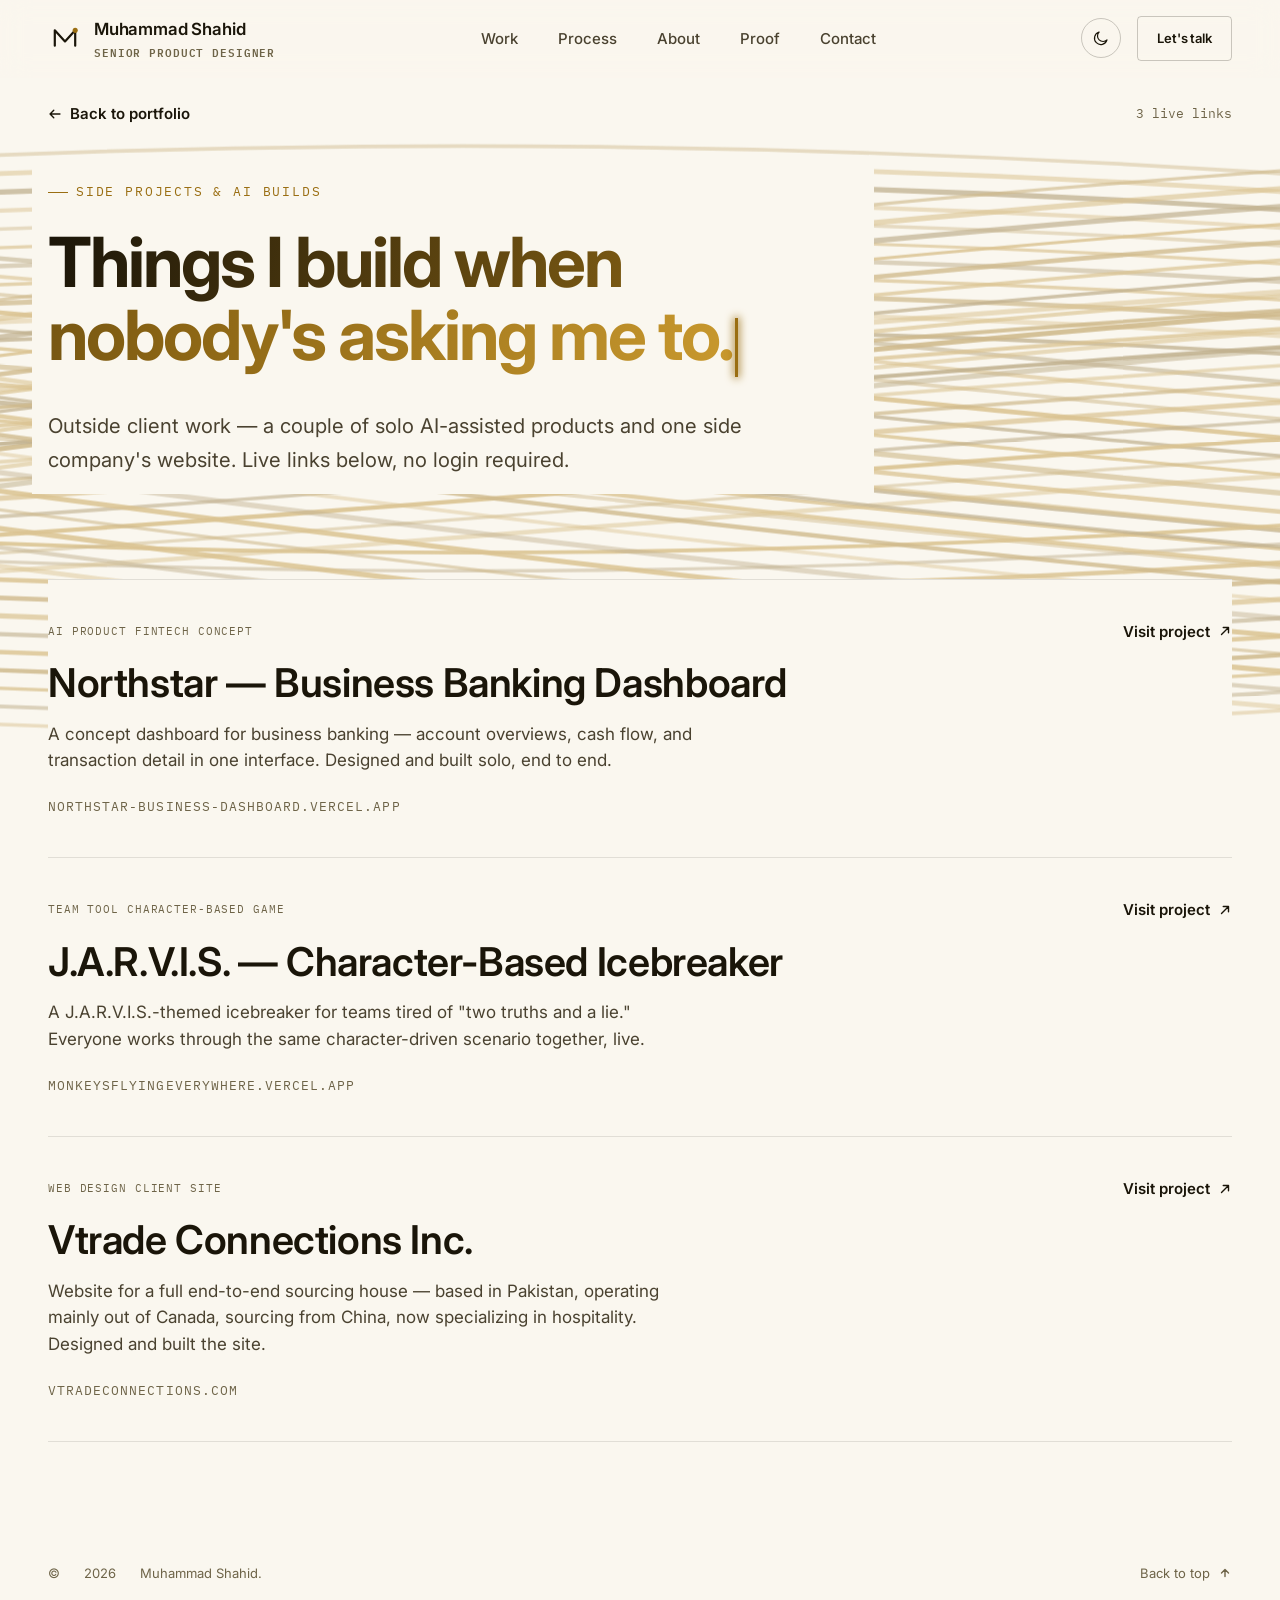
==== commit ecff788d: "Replace scramble headline with accessible typewriter + gradient reveal Fixes the jarring/accessibili" ====
--- a/side-projects.html
+++ b/side-projects.html
@@ -142,9 +142,12 @@
         <span class="text-xs text-mono">3 live links</span>
       </div>
 
-      <div data-reveal>
+      <div data-reveal class="weave-text-panel" style="width:fit-content; max-width:100%; padding:var(--space-4); margin:calc(var(--space-4) * -1);">
         <p class="eyebrow">Side projects &amp; AI builds</p>
-        <h1 class="text-balance" data-decode-text style="margin-top:var(--space-5); max-width:18ch;">Things I build when nobody's asking me to.</h1>
+        <h1 class="text-balance" style="margin-top:var(--space-5); max-width:18ch;">
+          <span class="visually-hidden">Things I build when nobody's asking me to.</span>
+          <span data-typewriter-visible aria-hidden="true">Things I build when nobody's asking me to.</span>
+        </h1>
         <p class="text-l text-pretty" style="margin-top:var(--space-6); max-width:56ch;">Outside client work — a couple of solo AI-assisted products and one side company's website. Live links below, no login required.</p>
       </div>
     </div>
@@ -195,7 +198,7 @@
 
 <footer class="site-footer">
   <div class="wrap">
-    <div class="footer-bottom" style="border-top:none; padding-top:0;">
+    <div class="footer-bottom weave-text-panel" style="border-top:none; padding-top:var(--space-3); padding-bottom:var(--space-3); margin-bottom:calc(var(--space-3) * -1);">
       <p class="text-xs">© <span data-year>2026</span> Muhammad Shahid.</p>
       <a class="back-to-top" href="#top">Back to top
         <svg viewBox="0 0 16 16" fill="none" aria-hidden="true"><path d="M8 12V4M4 8l4-4 4 4" stroke="currentColor" stroke-width="1.6" stroke-linecap="round" stroke-linejoin="round"/></svg>
--- a/css/styles.css
+++ b/css/styles.css
@@ -703,6 +703,44 @@
     color: transparent;
   }
 }
+
+/* Typewriter reveal — see the JS comment for the accessibility pattern.
+   The visible span uses the same gold gradient text-fill as the homepage
+   hero headline, so each newly-typed character already reads as "lit up"
+   rather than plain, giving the build-up its "gradient sweep" character
+   without a separate moving overlay that could reintroduce the jitter
+   this replaced. */
+@supports ((-webkit-background-clip: text) or (background-clip: text)) {
+  [data-typewriter-visible] {
+    background: var(--g-text);
+    -webkit-background-clip: text;
+    background-clip: text;
+    color: transparent;
+  }
+}
+.typewriter-caret {
+  display: inline-block;
+  width: 3px;
+  height: 0.85em;
+  margin-left: 2px;
+  background: var(--c-accent);
+  box-shadow: 0 0 8px 1px var(--c-accent);
+  vertical-align: text-bottom;
+  animation: typewriter-blink 0.9s step-end infinite;
+}
+.typewriter-caret.is-done { animation: none; opacity: 0; transition: opacity 400ms var(--ease-premium); }
+@keyframes typewriter-blink { 50% { opacity: 0; } }
+@media (prefers-reduced-motion: reduce) {
+  .typewriter-caret { display: none; }
+}
+
+/* Opt-in "keep this text on solid ground" panel — blocks the fixed
+   page-wide weave background (see .page-weave-bg) from showing through
+   text-heavy blocks, while leaving genuinely empty space (gutters,
+   section padding) free for it to read through. Matches the page's own
+   background exactly, so it's invisible as a "box": it just stops the
+   weave, nothing more. */
+.weave-text-panel { background: var(--c-bg); }
 .hero-tile-actions { margin-top: var(--space-5); display: flex; align-items: center; gap: var(--space-5); flex-wrap: wrap; }
 
 .hero-tile--portrait, .hero-tile--preview {
@@ -1338,6 +1376,7 @@
   display: block;
   padding-block: var(--space-7);
   border-top: 1px solid var(--c-border);
+  background: var(--c-bg);
   text-decoration: none;
   color: inherit;
   overflow: hidden;
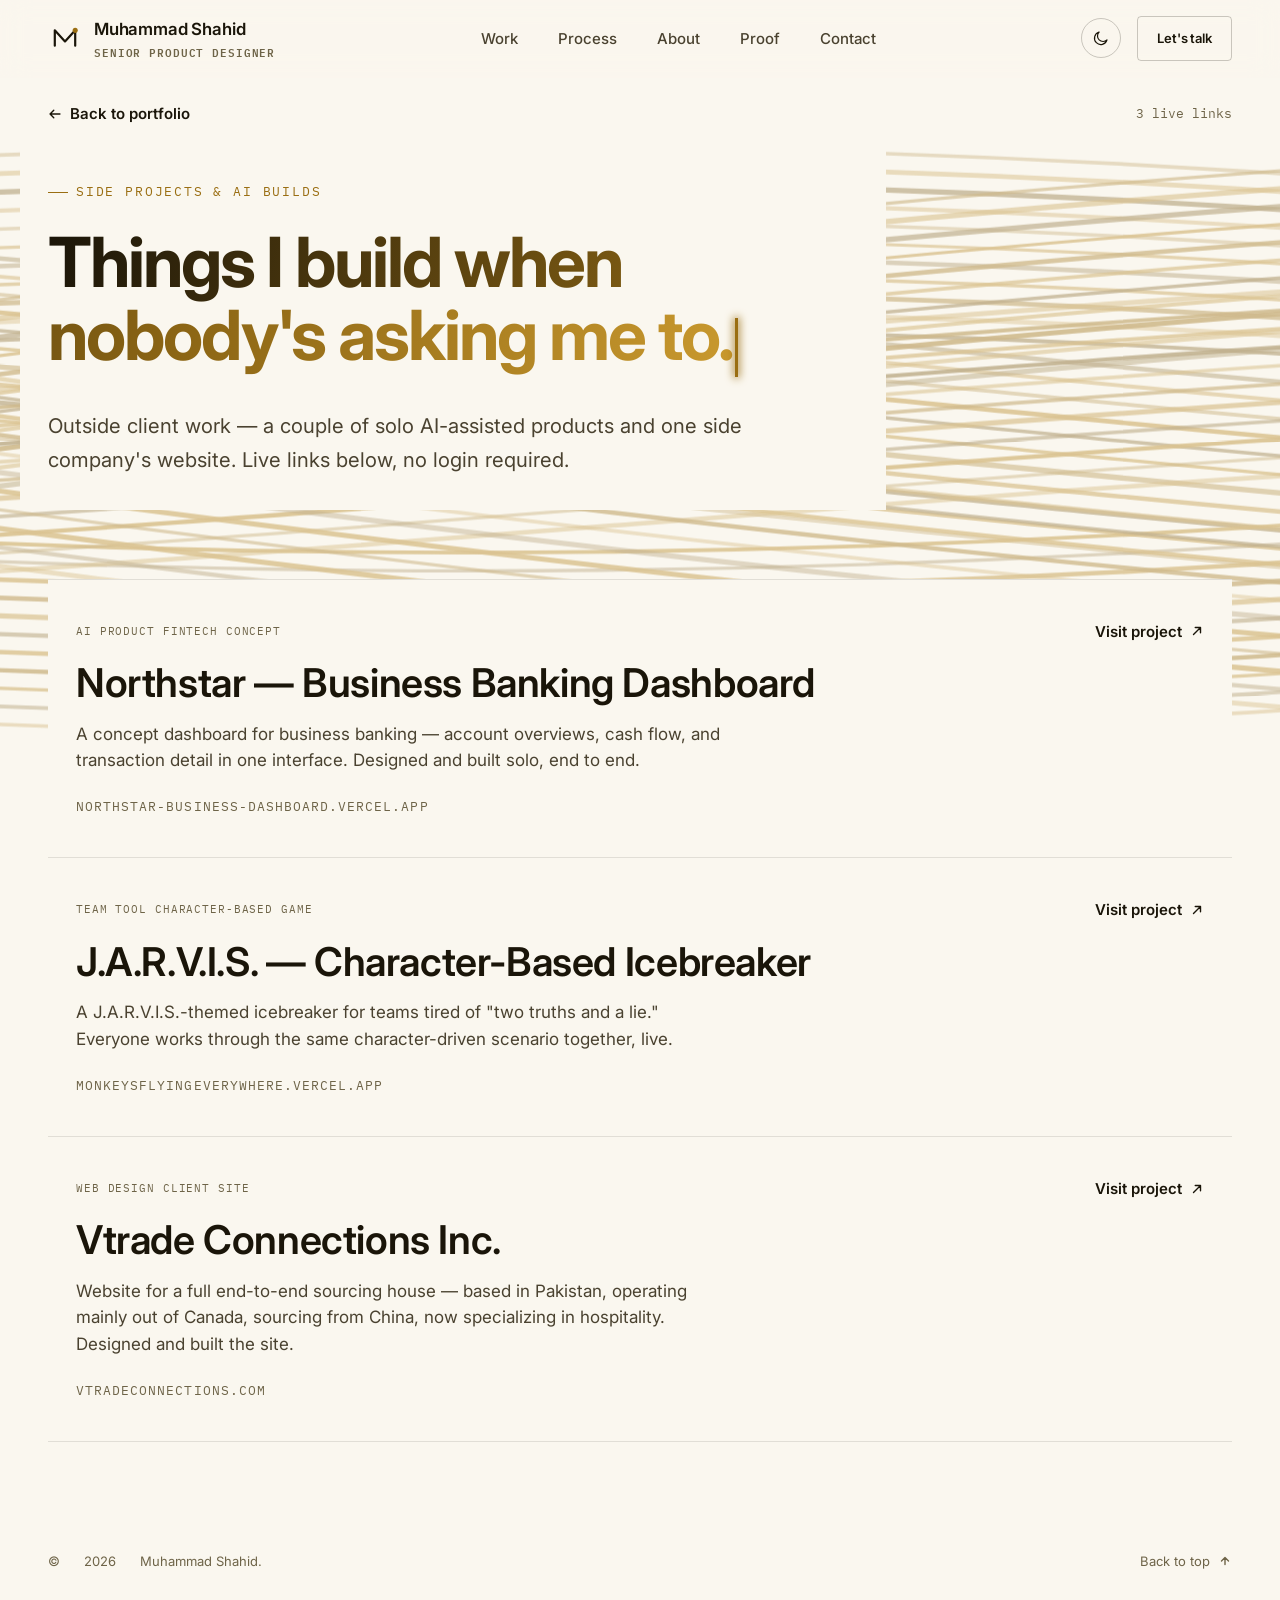
==== commit 1e933c94: "Give text panels and project cards proper padding on side-projects page The .weave-text-panel backgr" ====
--- a/side-projects.html
+++ b/side-projects.html
@@ -142,7 +142,7 @@
         <span class="text-xs text-mono">3 live links</span>
       </div>
 
-      <div data-reveal class="weave-text-panel" style="width:fit-content; max-width:100%; padding:var(--space-4); margin:calc(var(--space-4) * -1);">
+      <div data-reveal class="weave-text-panel" style="width:fit-content; max-width:100%;">
         <p class="eyebrow">Side projects &amp; AI builds</p>
         <h1 class="text-balance" style="margin-top:var(--space-5); max-width:18ch;">
           <span class="visually-hidden">Things I build when nobody's asking me to.</span>
@@ -198,7 +198,7 @@
 
 <footer class="site-footer">
   <div class="wrap">
-    <div class="footer-bottom weave-text-panel" style="border-top:none; padding-top:var(--space-3); padding-bottom:var(--space-3); margin-bottom:calc(var(--space-3) * -1);">
+    <div class="footer-bottom weave-text-panel" style="border-top:none;">
       <p class="text-xs">© <span data-year>2026</span> Muhammad Shahid.</p>
       <a class="back-to-top" href="#top">Back to top
         <svg viewBox="0 0 16 16" fill="none" aria-hidden="true"><path d="M8 12V4M4 8l4-4 4 4" stroke="currentColor" stroke-width="1.6" stroke-linecap="round" stroke-linejoin="round"/></svg>
--- a/css/styles.css
+++ b/css/styles.css
@@ -739,8 +739,18 @@
    text-heavy blocks, while leaving genuinely empty space (gutters,
    section padding) free for it to read through. Matches the page's own
    background exactly, so it's invisible as a "box": it just stops the
-   weave, nothing more. */
-.weave-text-panel { background: var(--c-bg); }
+   weave, nothing more. Padding and the compensating negative margin
+   share one clamped value so the box gains real breathing room around
+   its text without shifting that text's alignment against the rest of
+   the grid — and the clamp keeps it safely under the narrowest mobile
+   gutter (20px) so the box never pushes past the viewport edge. */
+.weave-text-panel {
+  --wtp-pad-x: clamp(0.875rem, 3.5vw, 1.75rem);
+  --wtp-pad-y: clamp(1.25rem, 3.5vw, 2rem);
+  background: var(--c-bg);
+  padding: var(--wtp-pad-y) var(--wtp-pad-x);
+  margin: calc(var(--wtp-pad-y) * -1) calc(var(--wtp-pad-x) * -1);
+}
 .hero-tile-actions { margin-top: var(--space-5); display: flex; align-items: center; gap: var(--space-5); flex-wrap: wrap; }
 
 .hero-tile--portrait, .hero-tile--preview {
@@ -1375,6 +1385,7 @@
   position: relative;
   display: block;
   padding-block: var(--space-7);
+  padding-inline: clamp(0.875rem, 3.5vw, 1.75rem);
   border-top: 1px solid var(--c-border);
   background: var(--c-bg);
   text-decoration: none;
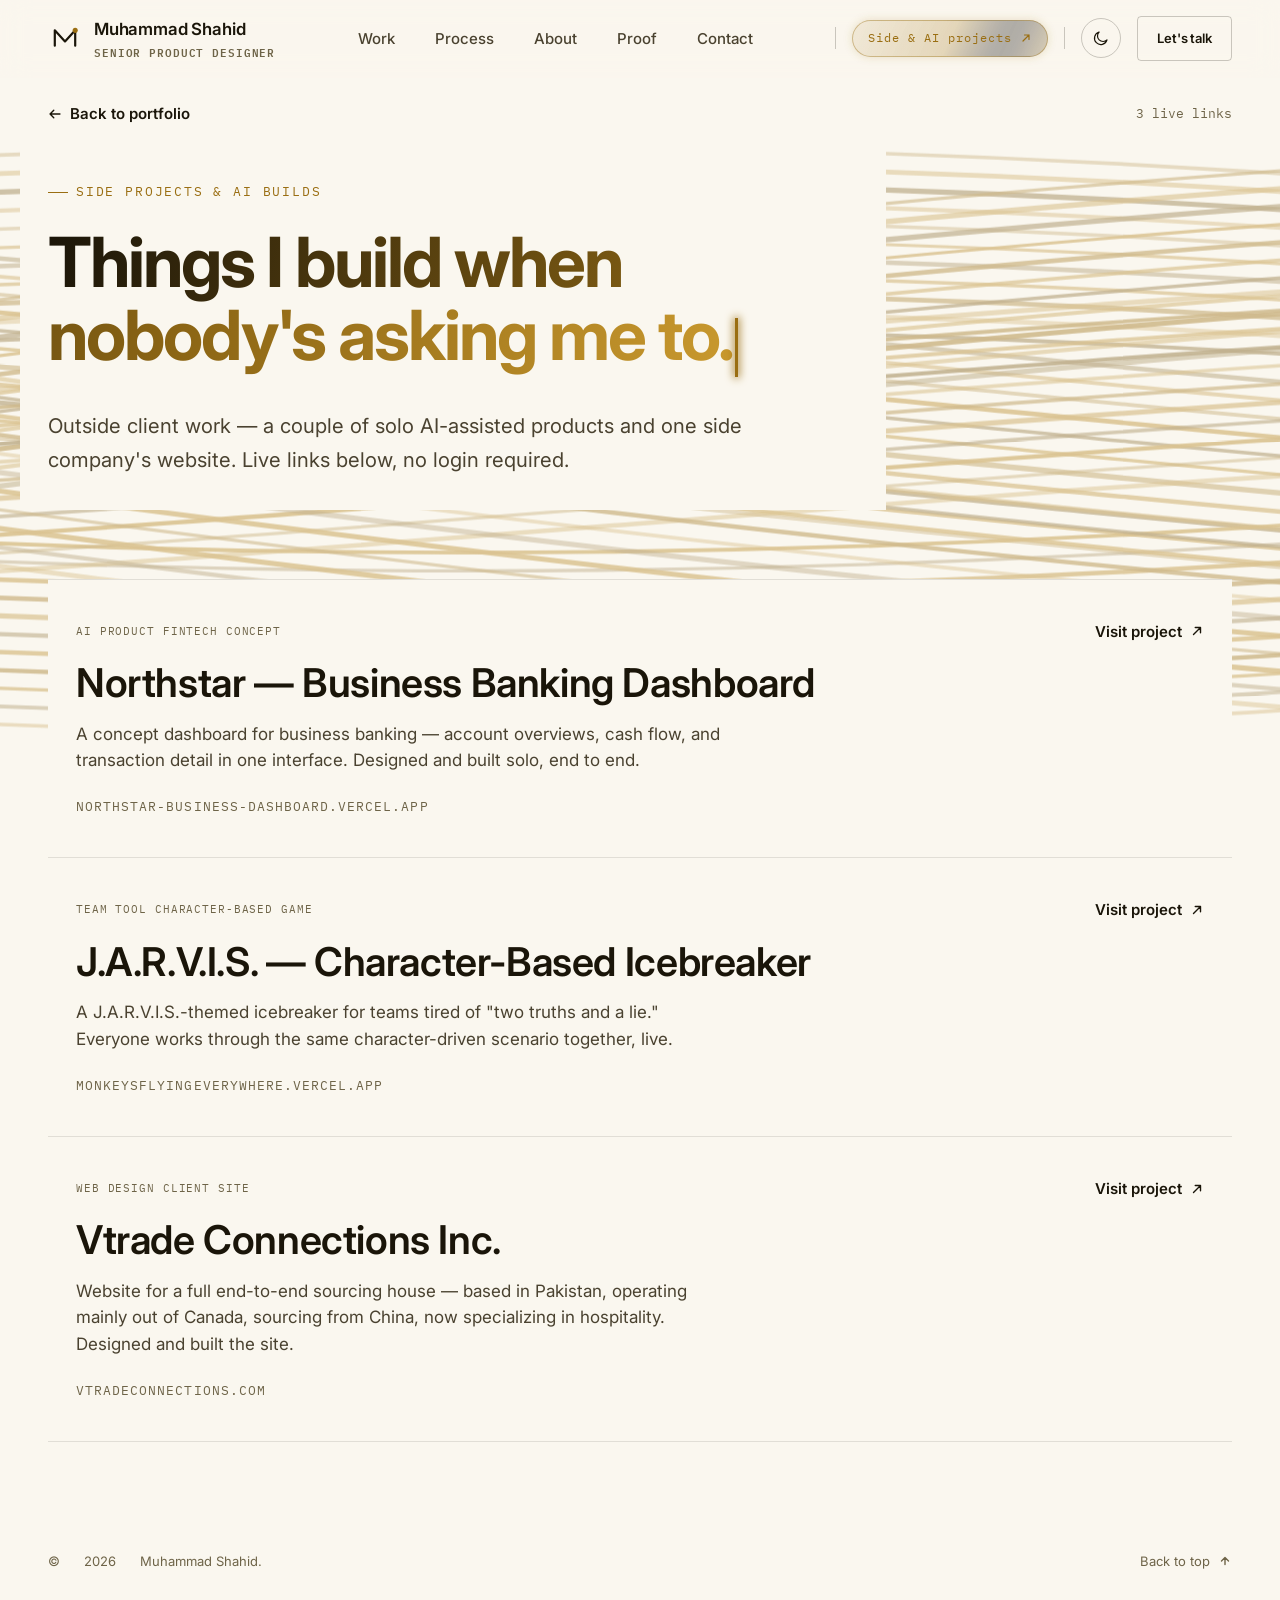
==== commit 1964c83a: "Make the Side & AI projects nav pill universal across all pages It only existed on the homepage. Add" ====
--- a/side-projects.html
+++ b/side-projects.html
@@ -107,6 +107,12 @@
       <a href="index.html#contact">Contact</a>
     </nav>
     <div class="nav-actions">
+      <div class="nav-banner-divider" aria-hidden="true"></div>
+      <a class="nav-banner-link" href="side-projects.html" aria-label="Side &amp; AI projects" aria-current="page">
+        <span class="nav-banner-label">Side &amp; AI projects</span>
+        <svg viewBox="0 0 16 16" fill="none" aria-hidden="true"><path d="M4 12 12 4M6 4h6v6" stroke="currentColor" stroke-width="1.6" stroke-linecap="round" stroke-linejoin="round"/></svg>
+      </a>
+      <div class="nav-banner-divider" aria-hidden="true"></div>
       <button class="theme-toggle" type="button" data-theme-toggle aria-pressed="false" aria-label="Toggle dark mode">
         <svg class="icon-moon" viewBox="0 0 24 24" fill="none" aria-hidden="true"><path d="M20 14.5A8.5 8.5 0 1 1 9.5 4a7 7 0 0 0 10.5 10.5Z" stroke="currentColor" stroke-width="1.6" stroke-linejoin="round"/></svg>
         <svg class="icon-sun" viewBox="0 0 24 24" fill="none" aria-hidden="true"><circle cx="12" cy="12" r="4.2" stroke="currentColor" stroke-width="1.6"/><path d="M12 2.5v2.4M12 19.1v2.4M4.6 4.6l1.7 1.7M17.7 17.7l1.7 1.7M2.5 12h2.4M19.1 12h2.4M4.6 19.4l1.7-1.7M17.7 6.3l1.7-1.7" stroke="currentColor" stroke-width="1.6" stroke-linecap="round"/></svg>
@@ -125,6 +131,7 @@
     <a href="index.html#about">About</a>
     <a href="index.html#proof">Proof</a>
     <a href="index.html#contact">Contact</a>
+    <a class="mobile-nav-accent" href="side-projects.html" aria-current="page">Side &amp; AI projects</a>
   </nav>
   <div class="mobile-foot">
     <a class="text-link" href="mailto:muhammadshahid@moandco.org">muhammadshahid@moandco.org</a>
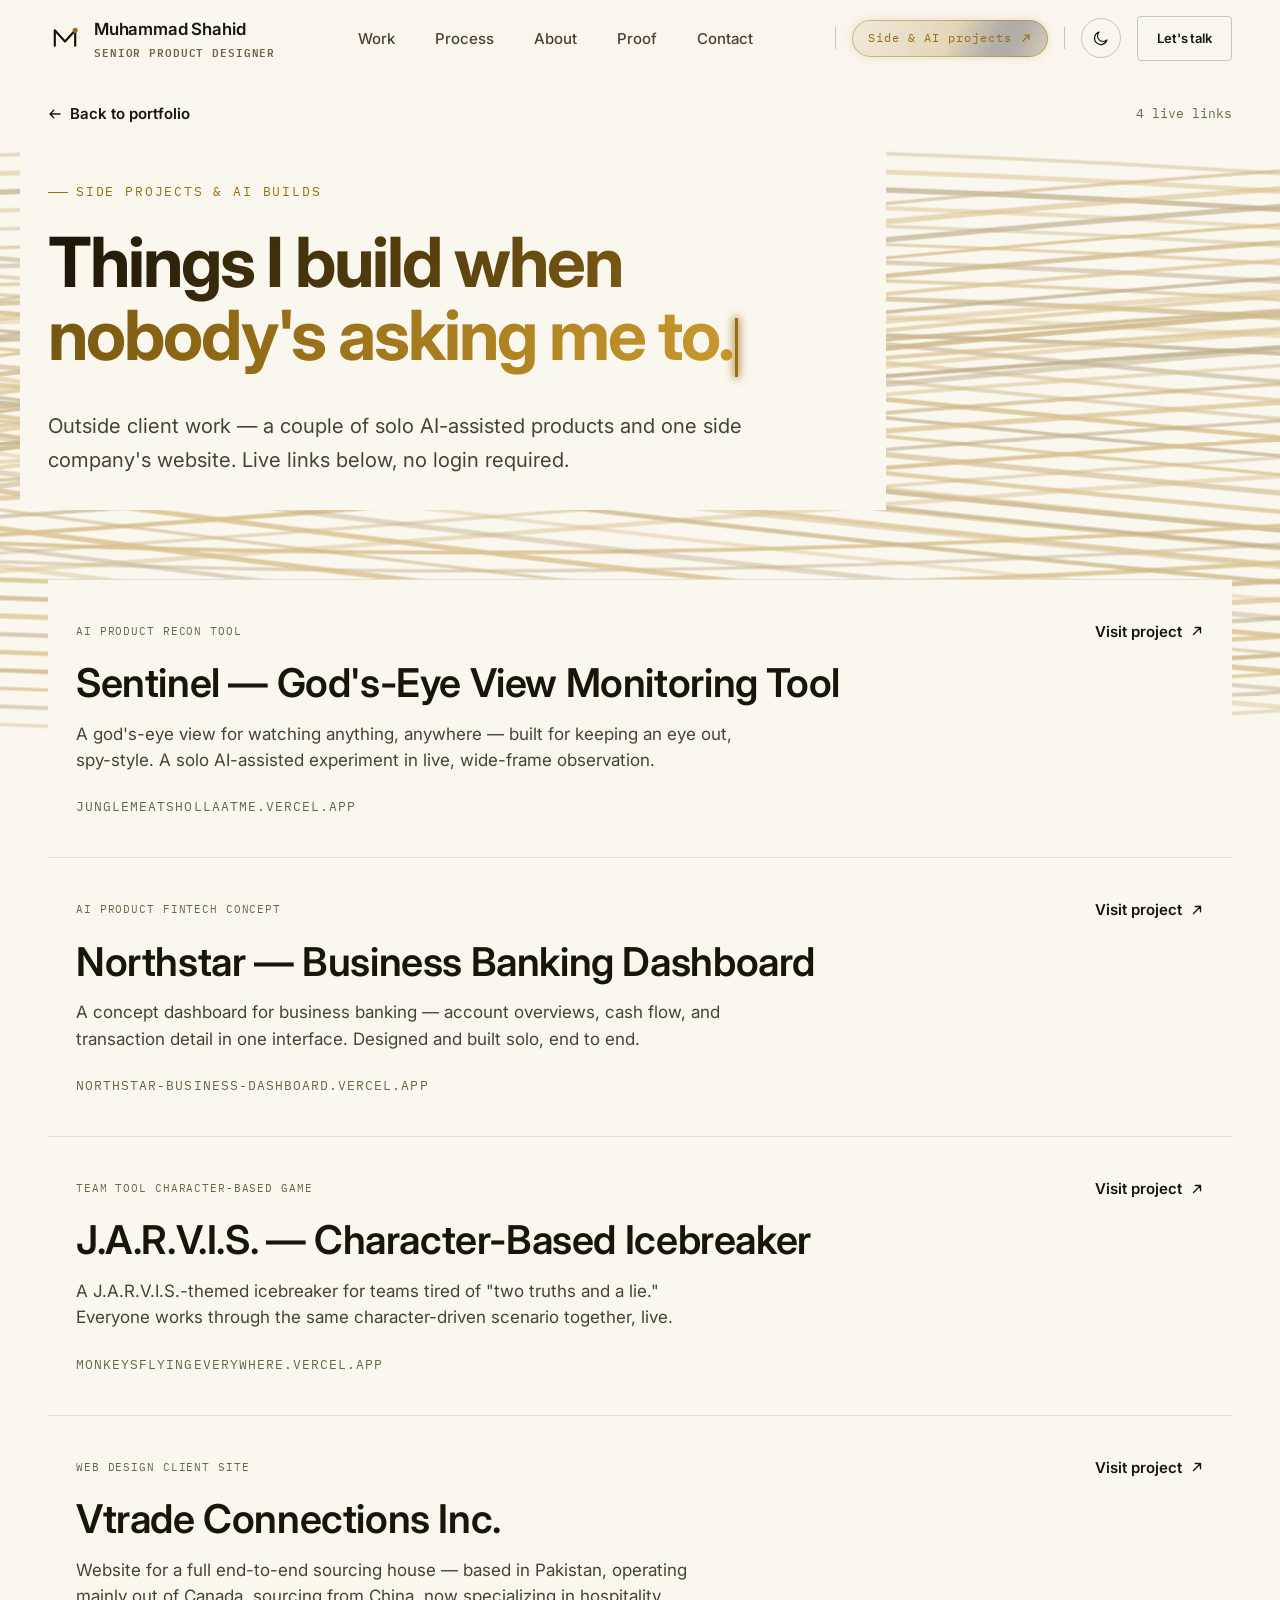
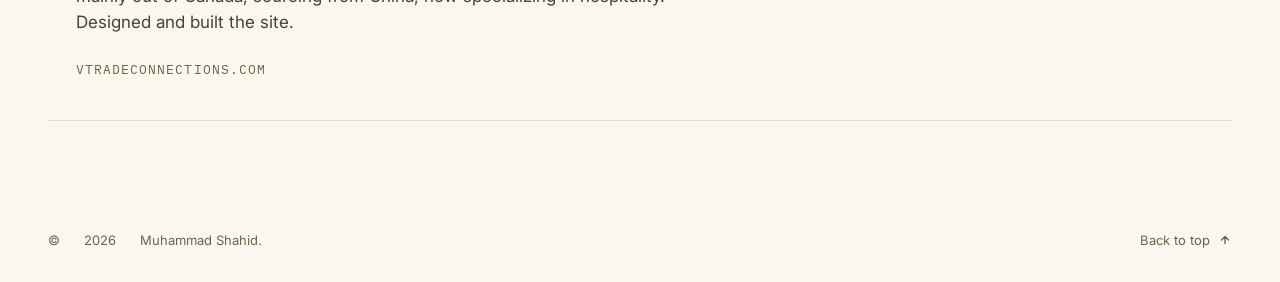
==== commit 4958c0f5: "Add Sentinel to side projects, pinned to the top New card links to the god's-eye-view monitoring too" ====
--- a/side-projects.html
+++ b/side-projects.html
@@ -146,7 +146,7 @@
           <svg viewBox="0 0 16 16" fill="none" aria-hidden="true" style="transform:rotate(225deg);"><path d="M4 12 12 4M6 4h6v6" stroke="currentColor" stroke-width="1.6" stroke-linecap="round" stroke-linejoin="round"/></svg>
           Back to portfolio
         </a>
-        <span class="text-xs text-mono">3 live links</span>
+        <span class="text-xs text-mono">4 live links</span>
       </div>
 
       <div data-reveal class="weave-text-panel" style="width:fit-content; max-width:100%;">
@@ -163,7 +163,19 @@
   <section class="section-pad-tight">
     <div class="wrap">
       <div class="project-list" data-reveal-group>
-        <a class="project-card" href="https://northstar-business-dashboard.vercel.app/" target="_blank" rel="noopener" data-reveal style="--i:0;">
+        <a class="project-card" href="https://junglemeatshollaatme.vercel.app/" target="_blank" rel="noopener" data-reveal style="--i:0;">
+          <div class="project-card-head">
+            <div class="project-tags"><span class="tag">AI Product</span><span class="tag">Recon Tool</span></div>
+            <span class="text-link project-cta">Visit project
+              <svg viewBox="0 0 16 16" fill="none" aria-hidden="true"><path d="M4 12 12 4M6 4h6v6" stroke="currentColor" stroke-width="1.6" stroke-linecap="round" stroke-linejoin="round"/></svg>
+            </span>
+          </div>
+          <h3>Sentinel — God's-Eye View Monitoring Tool</h3>
+          <p class="text-m">A god's-eye view for watching anything, anywhere — built for keeping an eye out, spy-style. A solo AI-assisted experiment in live, wide-frame observation.</p>
+          <span class="project-url">junglemeatshollaatme.vercel.app</span>
+        </a>
+
+        <a class="project-card" href="https://northstar-business-dashboard.vercel.app/" target="_blank" rel="noopener" data-reveal style="--i:1;">
           <div class="project-card-head">
             <div class="project-tags"><span class="tag">AI Product</span><span class="tag">Fintech Concept</span></div>
             <span class="text-link project-cta">Visit project
@@ -175,7 +187,7 @@
           <span class="project-url">northstar-business-dashboard.vercel.app</span>
         </a>
 
-        <a class="project-card" href="https://monkeysflyingeverywhere.vercel.app/" target="_blank" rel="noopener" data-reveal style="--i:1;">
+        <a class="project-card" href="https://monkeysflyingeverywhere.vercel.app/" target="_blank" rel="noopener" data-reveal style="--i:2;">
           <div class="project-card-head">
             <div class="project-tags"><span class="tag">Team Tool</span><span class="tag">Character-Based Game</span></div>
             <span class="text-link project-cta">Visit project
@@ -187,7 +199,7 @@
           <span class="project-url">monkeysflyingeverywhere.vercel.app</span>
         </a>
 
-        <a class="project-card" href="https://www.vtradeconnections.com/" target="_blank" rel="noopener" data-reveal style="--i:2;">
+        <a class="project-card" href="https://www.vtradeconnections.com/" target="_blank" rel="noopener" data-reveal style="--i:3;">
           <div class="project-card-head">
             <div class="project-tags"><span class="tag">Web Design</span><span class="tag">Client Site</span></div>
             <span class="text-link project-cta">Visit project
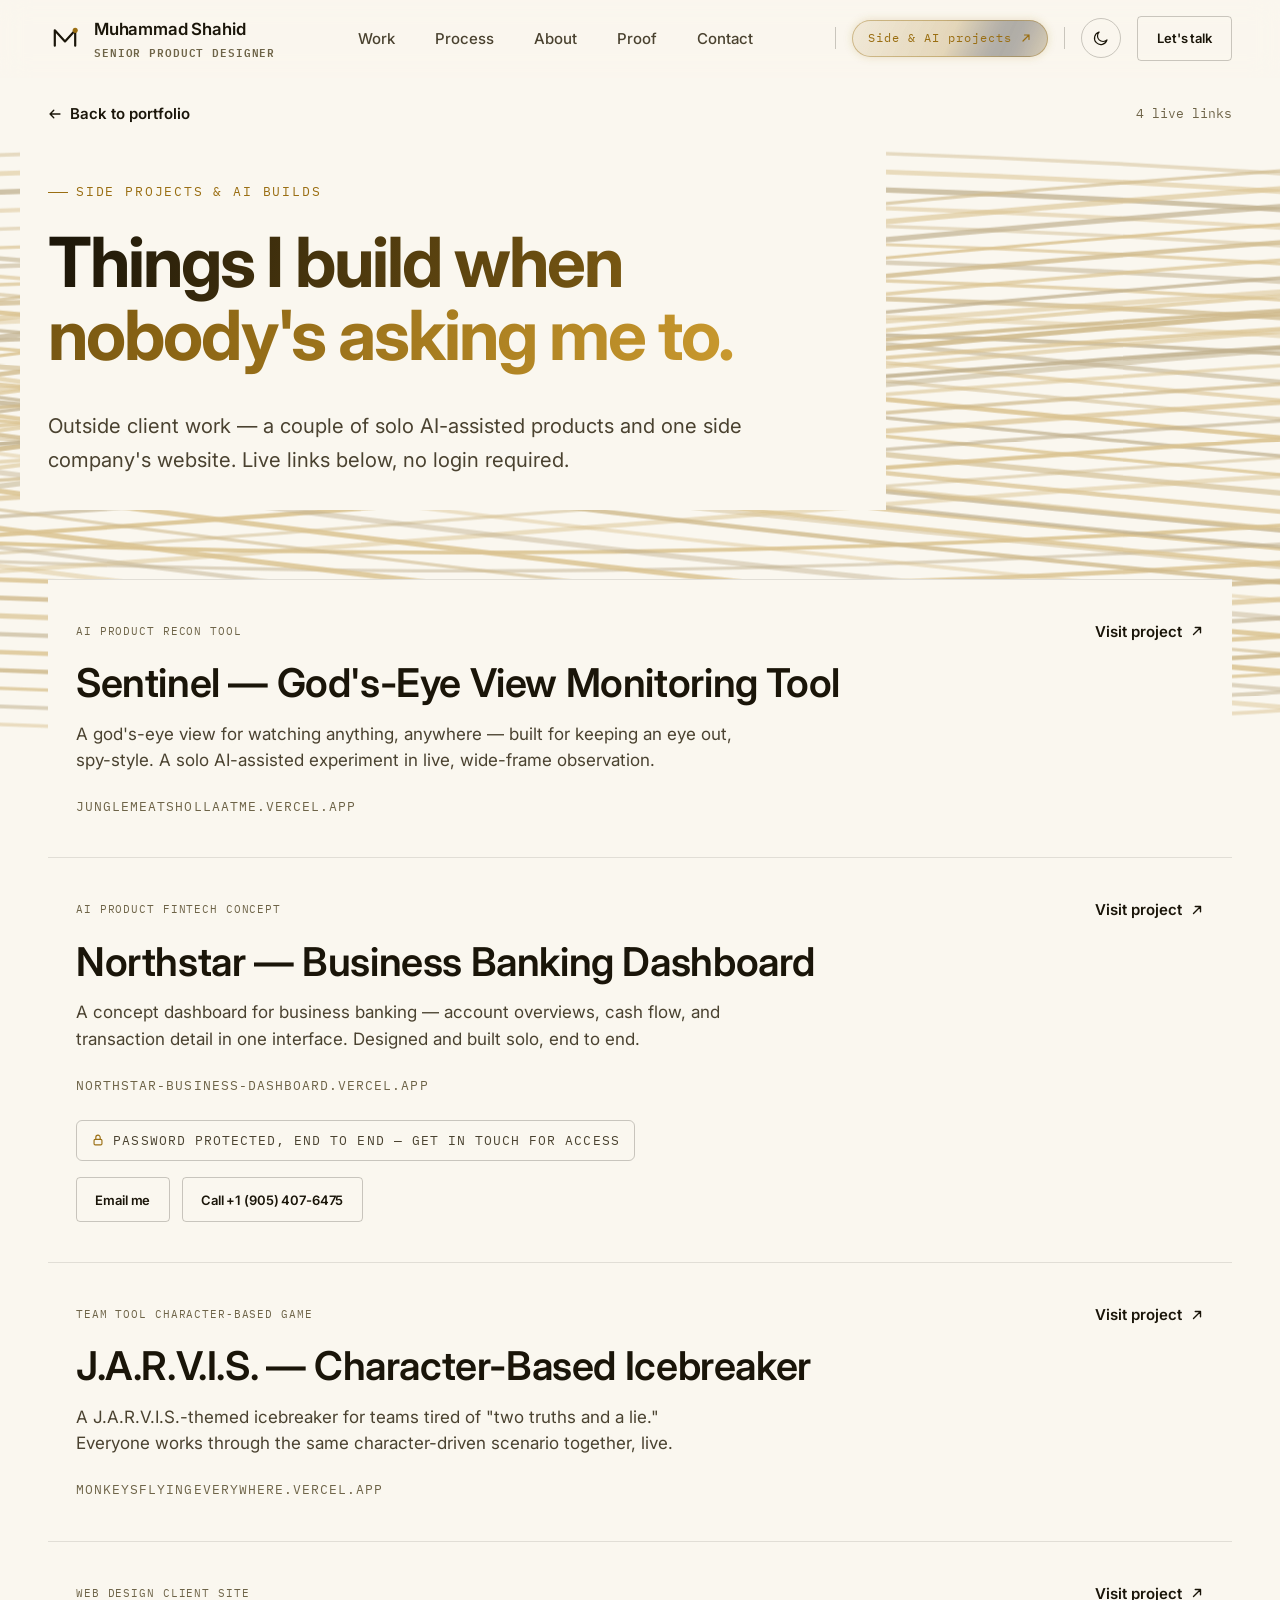
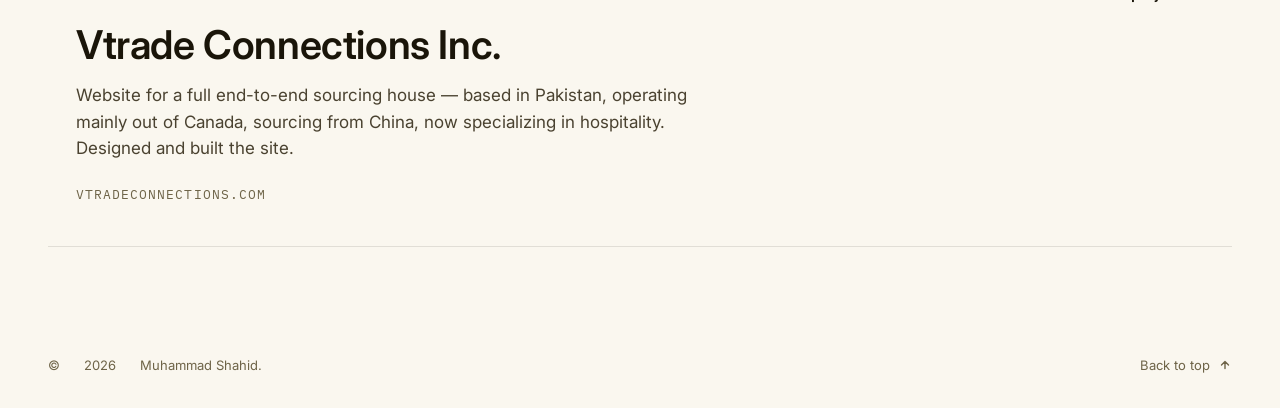
==== commit b74dac8e: "Mark Northstar as password protected with direct contact actions The full-card link couldn't hold mu" ====
--- a/side-projects.html
+++ b/side-projects.html
@@ -175,17 +175,26 @@
           <span class="project-url">junglemeatshollaatme.vercel.app</span>
         </a>
 
-        <a class="project-card" href="https://northstar-business-dashboard.vercel.app/" target="_blank" rel="noopener" data-reveal style="--i:1;">
+        <div class="project-card" data-reveal style="--i:1;">
           <div class="project-card-head">
             <div class="project-tags"><span class="tag">AI Product</span><span class="tag">Fintech Concept</span></div>
-            <span class="text-link project-cta">Visit project
-              <svg viewBox="0 0 16 16" fill="none" aria-hidden="true"><path d="M4 12 12 4M6 4h6v6" stroke="currentColor" stroke-width="1.6" stroke-linecap="round" stroke-linejoin="round"/></svg>
-            </span>
+            <a class="text-link project-cta" href="https://northstar-business-dashboard.vercel.app/" target="_blank" rel="noopener">Visit project
+              <svg viewBox="0 0 16 16" fill="none" aria-hidden="true"><path d="M4 12 12 4M6 4h6v6" stroke="currentColor" stroke-width="1.6" stroke-linecap="round" stroke-linejoin="round"/></svg>
+            </a>
           </div>
           <h3>Northstar — Business Banking Dashboard</h3>
           <p class="text-m">A concept dashboard for business banking — account overviews, cash flow, and transaction detail in one interface. Designed and built solo, end to end.</p>
           <span class="project-url">northstar-business-dashboard.vercel.app</span>
-        </a>
+
+          <div class="project-protected-note">
+            <svg viewBox="0 0 16 16" fill="none" aria-hidden="true"><rect x="3.5" y="7.25" width="9" height="6.25" rx="1.3" stroke="currentColor" stroke-width="1.3"/><path d="M5.5 7.25V5a2.5 2.5 0 0 1 5 0v2.25" stroke="currentColor" stroke-width="1.3" stroke-linecap="round"/></svg>
+            Password protected, end to end — get in touch for access
+          </div>
+          <div class="project-contact-actions">
+            <a class="btn btn-ghost" href="mailto:muhammadshahid@moandco.org">Email me</a>
+            <a class="btn btn-ghost" href="tel:+19054076475">Call +1 (905) 407-6475</a>
+          </div>
+        </div>
 
         <a class="project-card" href="https://monkeysflyingeverywhere.vercel.app/" target="_blank" rel="noopener" data-reveal style="--i:2;">
           <div class="project-card-head">
--- a/css/styles.css
+++ b/css/styles.css
@@ -1467,3 +1467,32 @@
   text-transform: uppercase;
   color: var(--c-ink-faint);
 }
+
+/* Access notice for a live-but-gated project (e.g. Northstar), plus the
+   direct-contact actions that replace "just visit it" when a demo sits
+   behind a password. */
+.project-protected-note {
+  display: inline-flex;
+  align-items: flex-start;
+  gap: var(--space-2);
+  margin-top: var(--space-5);
+  padding: 0.6rem 0.9rem;
+  border: 1px solid var(--c-border-strong);
+  border-radius: var(--radius-m);
+  font-family: var(--font-mono);
+  font-size: var(--fs-body-xs);
+  letter-spacing: var(--tracking-wide);
+  text-transform: uppercase;
+  color: var(--c-ink-soft);
+}
+.project-protected-note svg { width: 14px; height: 14px; flex-shrink: 0; margin-top: 2px; color: var(--c-accent); }
+.project-contact-actions {
+  display: flex;
+  flex-wrap: wrap;
+  gap: var(--space-3);
+  margin-top: var(--space-4);
+}
+.project-contact-actions .btn {
+  padding: 0.7rem 1.15rem;
+  font-size: var(--fs-body-xs);
+}
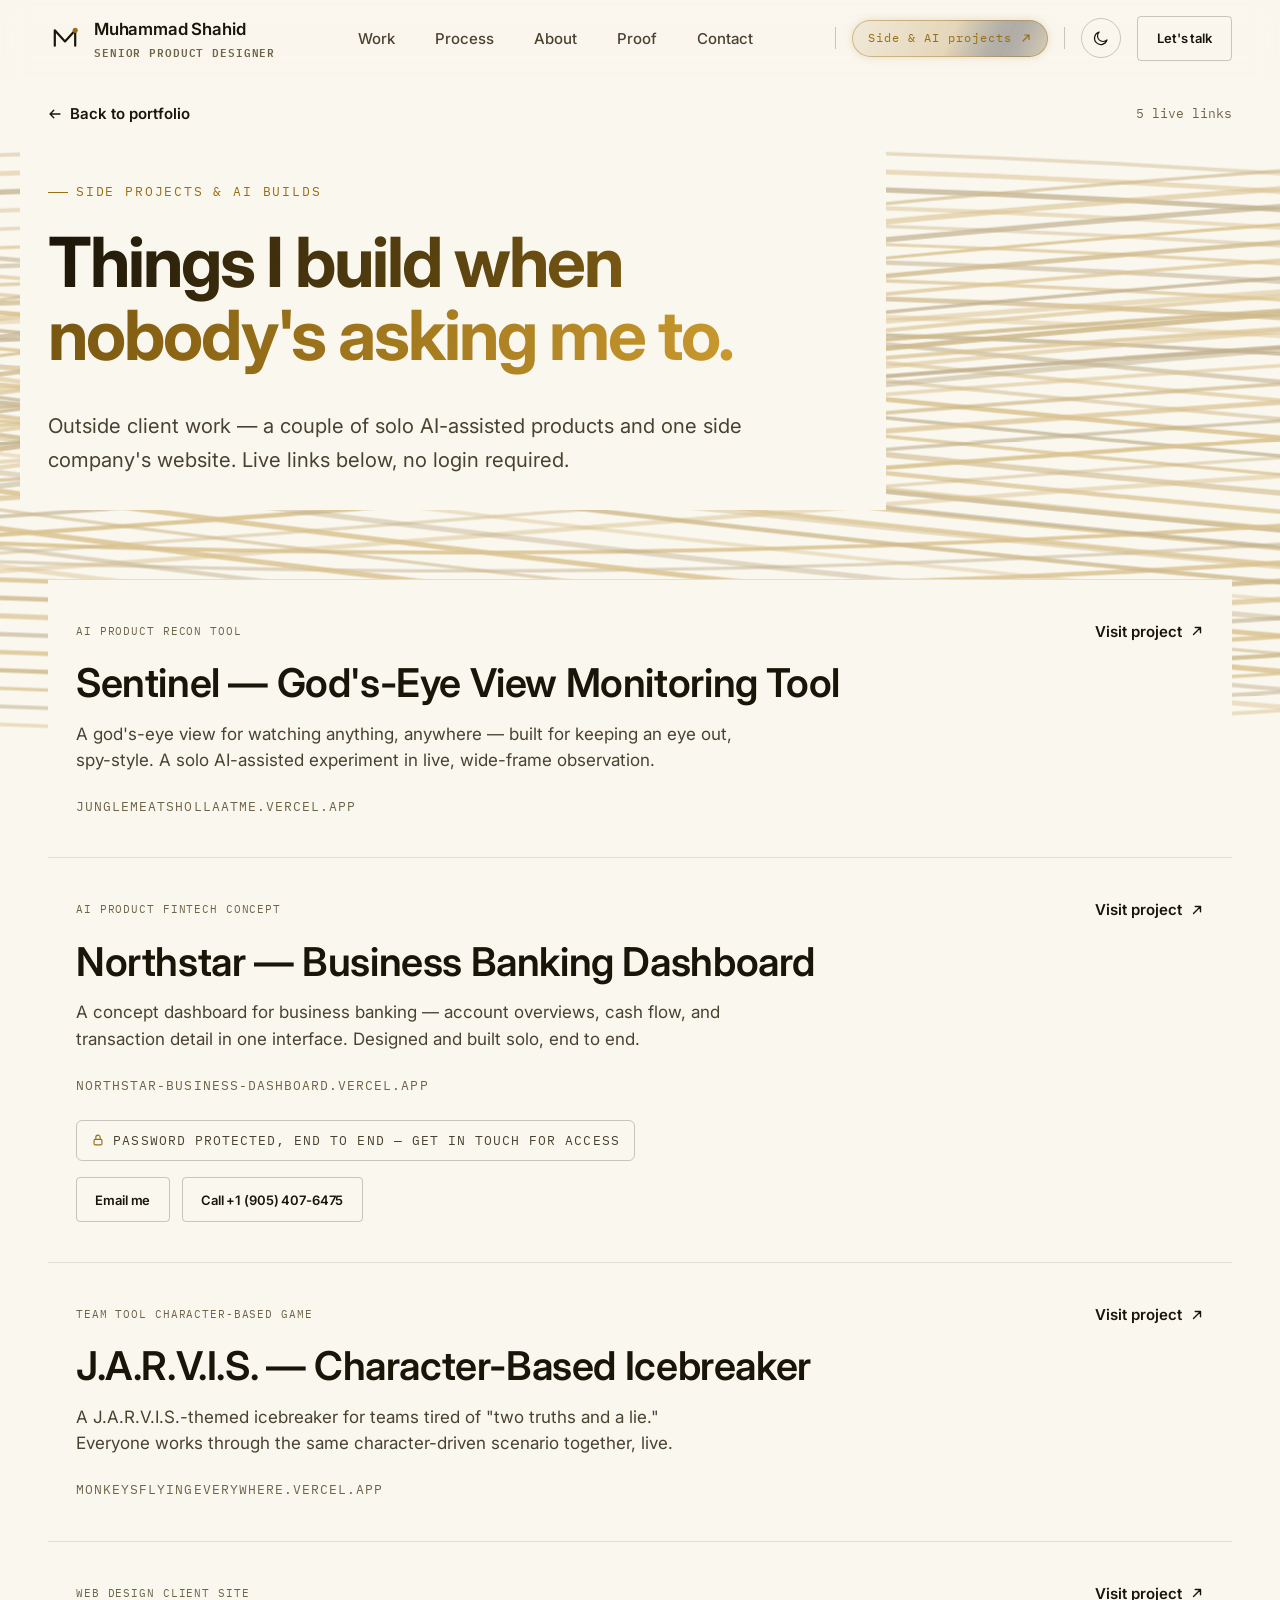
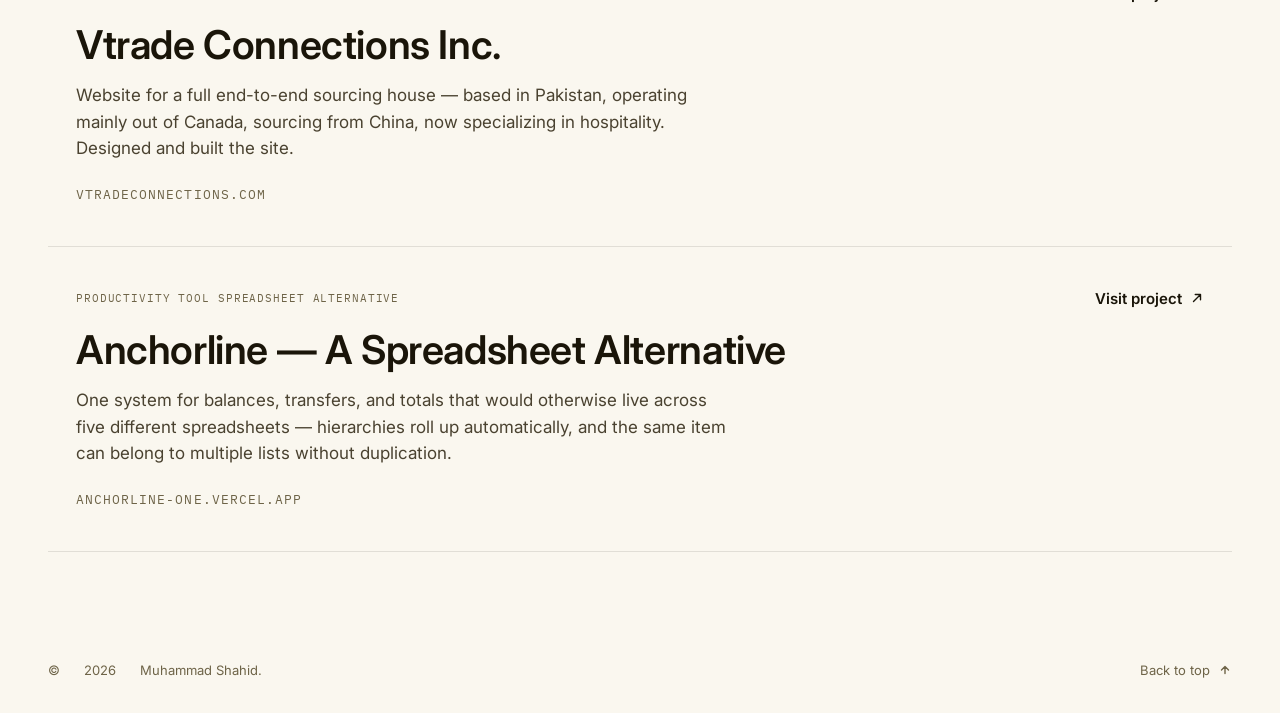
==== commit 49e1a247: "Add Anchorline to side projects Links to anchorline-one.vercel.app, a personal spreadsheet-alternati" ====
--- a/side-projects.html
+++ b/side-projects.html
@@ -146,7 +146,7 @@
           <svg viewBox="0 0 16 16" fill="none" aria-hidden="true" style="transform:rotate(225deg);"><path d="M4 12 12 4M6 4h6v6" stroke="currentColor" stroke-width="1.6" stroke-linecap="round" stroke-linejoin="round"/></svg>
           Back to portfolio
         </a>
-        <span class="text-xs text-mono">4 live links</span>
+        <span class="text-xs text-mono">5 live links</span>
       </div>
 
       <div data-reveal class="weave-text-panel" style="width:fit-content; max-width:100%;">
@@ -219,6 +219,18 @@
           <p class="text-m">Website for a full end-to-end sourcing house — based in Pakistan, operating mainly out of Canada, sourcing from China, now specializing in hospitality. Designed and built the site.</p>
           <span class="project-url">vtradeconnections.com</span>
         </a>
+
+        <a class="project-card" href="https://anchorline-one.vercel.app/" target="_blank" rel="noopener" data-reveal style="--i:4;">
+          <div class="project-card-head">
+            <div class="project-tags"><span class="tag">Productivity Tool</span><span class="tag">Spreadsheet Alternative</span></div>
+            <span class="text-link project-cta">Visit project
+              <svg viewBox="0 0 16 16" fill="none" aria-hidden="true"><path d="M4 12 12 4M6 4h6v6" stroke="currentColor" stroke-width="1.6" stroke-linecap="round" stroke-linejoin="round"/></svg>
+            </span>
+          </div>
+          <h3>Anchorline — A Spreadsheet Alternative</h3>
+          <p class="text-m">One system for balances, transfers, and totals that would otherwise live across five different spreadsheets — hierarchies roll up automatically, and the same item can belong to multiple lists without duplication.</p>
+          <span class="project-url">anchorline-one.vercel.app</span>
+        </a>
       </div>
     </div>
   </section>
--- a/css/styles.css
+++ b/css/styles.css
@@ -1090,10 +1090,14 @@
 }
 .logo-cell {
   display: flex;
-  align-items: center;
-}
-.logo-cell svg { height: 22px; width: auto; color: var(--c-ink-faint); transition: color var(--dur-base); }
-.logo-cell:hover svg { color: var(--c-ink); }
+  flex-direction: column;
+  align-items: flex-start;
+  gap: var(--space-3);
+}
+.logo-mark { height: 28px; width: 28px; color: var(--c-ink-faint); transition: color var(--dur-base); }
+.logo-cell:hover .logo-mark { color: var(--c-accent); }
+.logo-wordmark { height: 22px; width: auto; color: var(--c-ink-faint); transition: color var(--dur-base); }
+.logo-cell:hover .logo-wordmark { color: var(--c-ink); }
 
 .credibility-copy .about-list { margin-top: var(--space-6); }
 
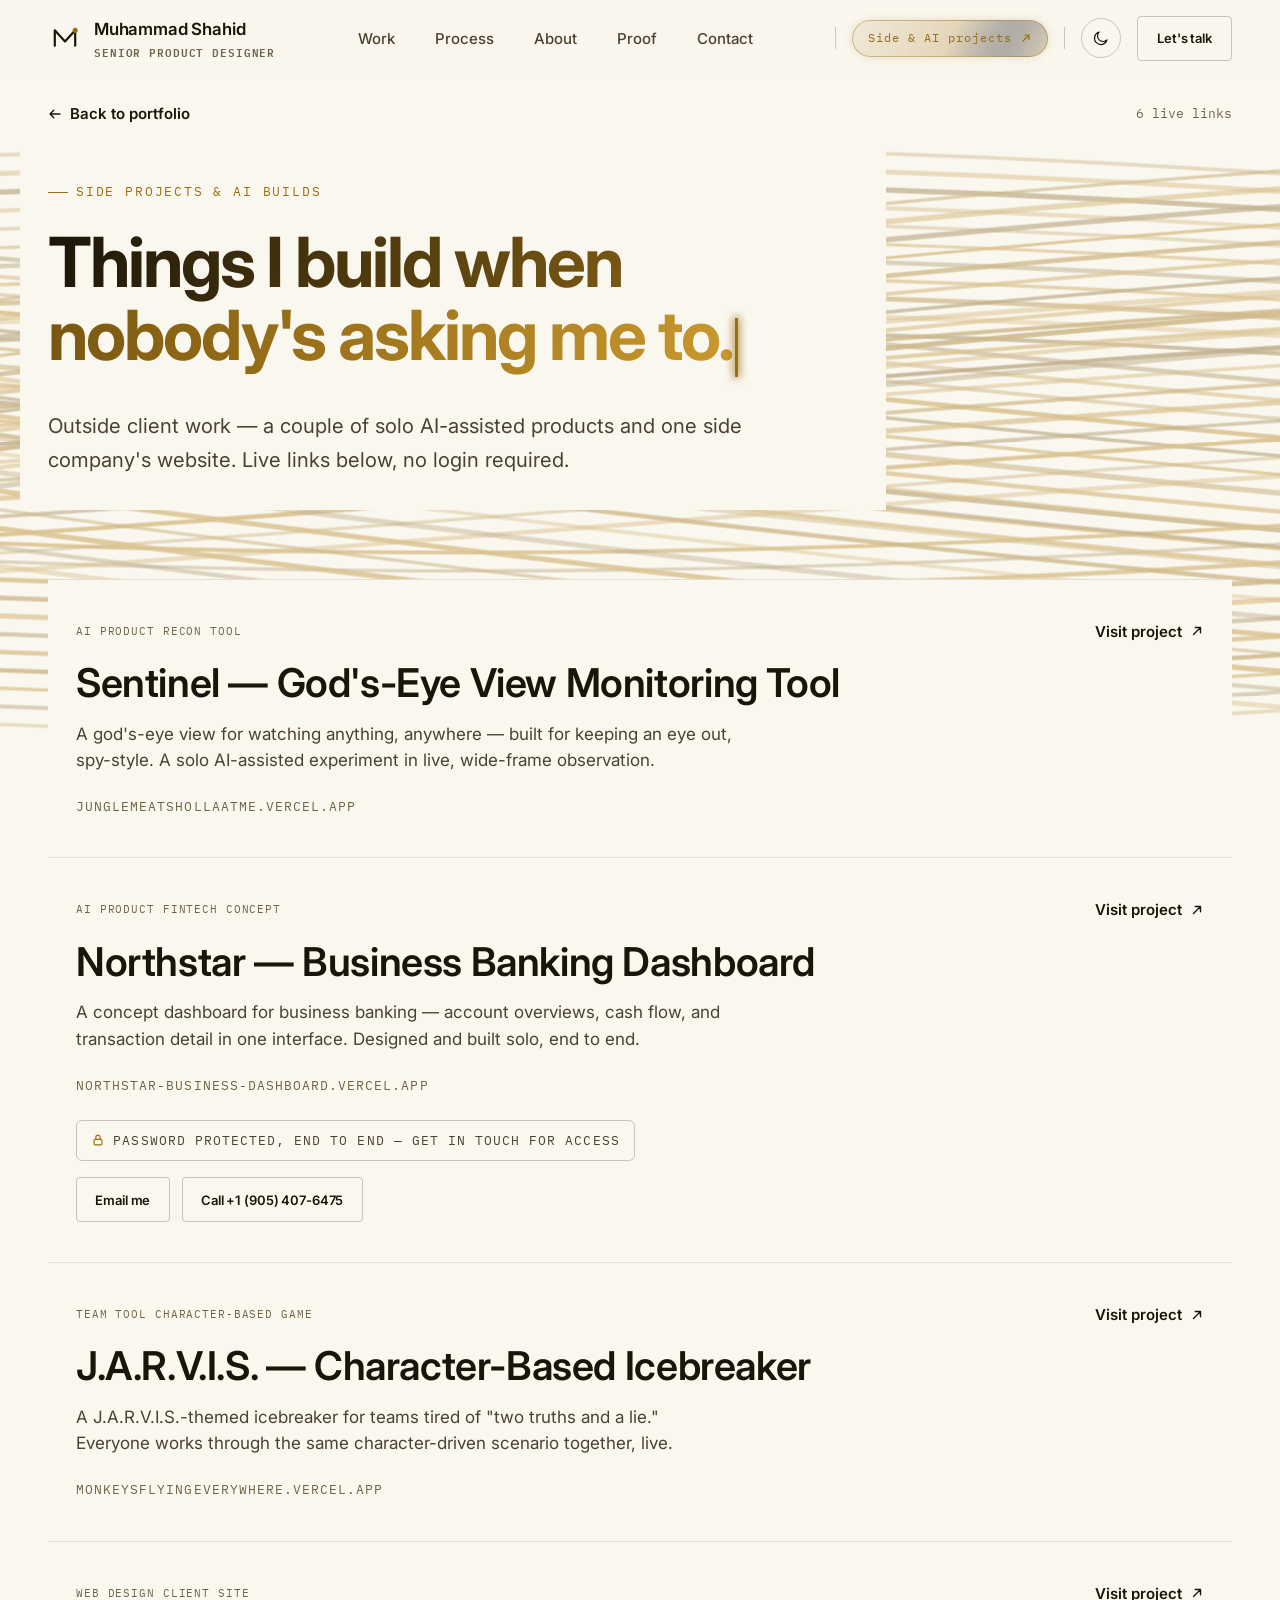
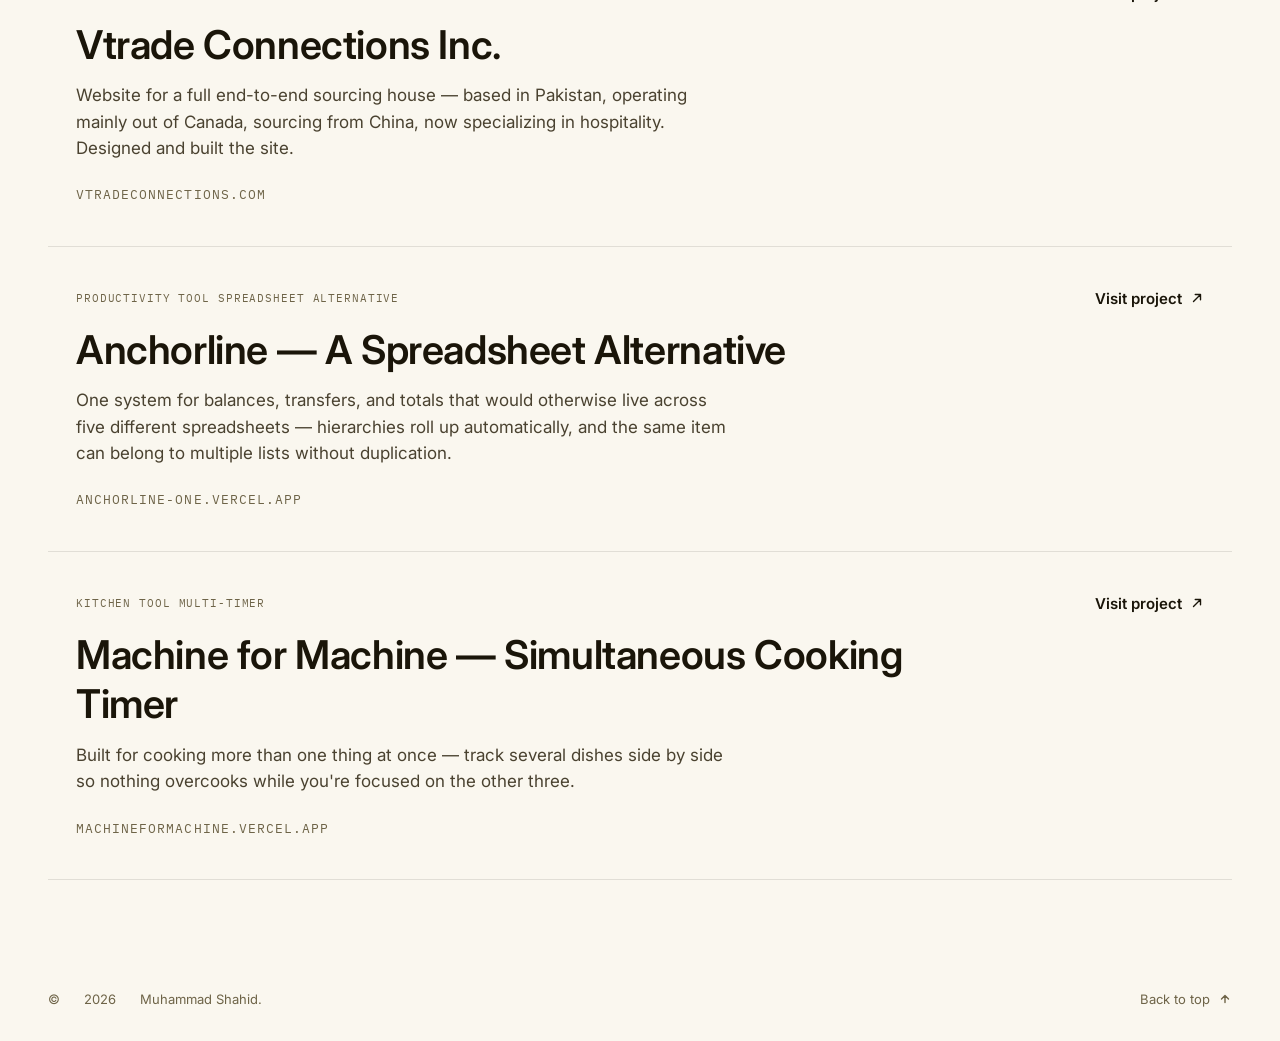
==== commit 59da2602: "Add Machine for Machine to side projects Links to machineformachine.vercel.app — a timer for cooking" ====
--- a/side-projects.html
+++ b/side-projects.html
@@ -146,7 +146,7 @@
           <svg viewBox="0 0 16 16" fill="none" aria-hidden="true" style="transform:rotate(225deg);"><path d="M4 12 12 4M6 4h6v6" stroke="currentColor" stroke-width="1.6" stroke-linecap="round" stroke-linejoin="round"/></svg>
           Back to portfolio
         </a>
-        <span class="text-xs text-mono">5 live links</span>
+        <span class="text-xs text-mono">6 live links</span>
       </div>
 
       <div data-reveal class="weave-text-panel" style="width:fit-content; max-width:100%;">
@@ -231,6 +231,18 @@
           <p class="text-m">One system for balances, transfers, and totals that would otherwise live across five different spreadsheets — hierarchies roll up automatically, and the same item can belong to multiple lists without duplication.</p>
           <span class="project-url">anchorline-one.vercel.app</span>
         </a>
+
+        <a class="project-card" href="https://machineformachine.vercel.app/" target="_blank" rel="noopener" data-reveal style="--i:5;">
+          <div class="project-card-head">
+            <div class="project-tags"><span class="tag">Kitchen Tool</span><span class="tag">Multi-Timer</span></div>
+            <span class="text-link project-cta">Visit project
+              <svg viewBox="0 0 16 16" fill="none" aria-hidden="true"><path d="M4 12 12 4M6 4h6v6" stroke="currentColor" stroke-width="1.6" stroke-linecap="round" stroke-linejoin="round"/></svg>
+            </span>
+          </div>
+          <h3>Machine for Machine — Simultaneous Cooking Timer</h3>
+          <p class="text-m">Built for cooking more than one thing at once — track several dishes side by side so nothing overcooks while you're focused on the other three.</p>
+          <span class="project-url">machineformachine.vercel.app</span>
+        </a>
       </div>
     </div>
   </section>
